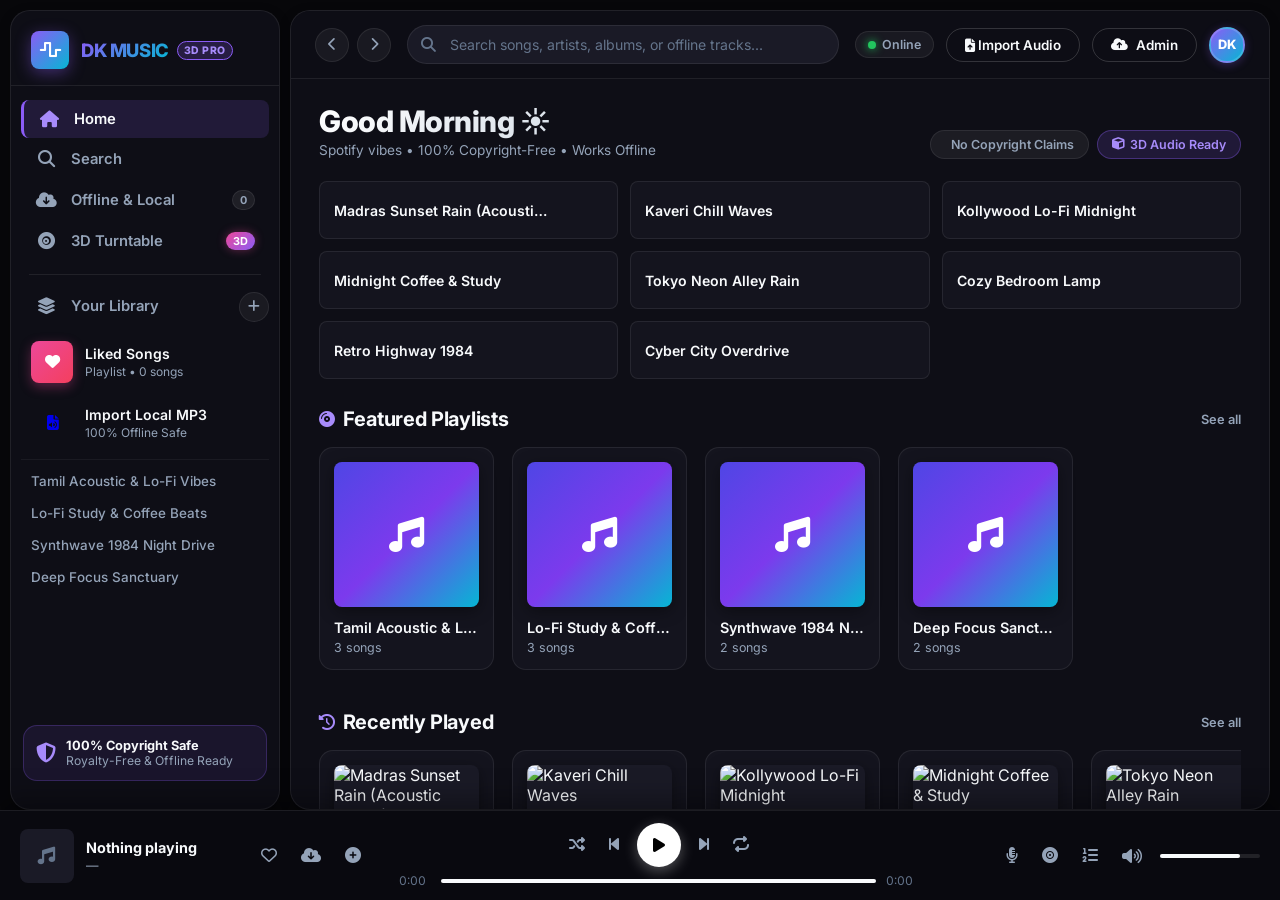
==== dk_music-main/index.html @ ab4b1190 "Initial commit" ====
<!DOCTYPE html>
<html lang="en">
<head>
    <meta charset="UTF-8">
    <meta name="viewport" content="width=device-width, initial-scale=1.0, maximum-scale=1.0, user-scalable=no, viewport-fit=cover">
    <title>DK Music — 3D Spotify & Offline Player</title>
    <meta name="description" content="DK Music — Spotify-grade music streaming with 3D Vinyl Turntable, 3D Visualizer, Full Offline Mode & 100% Copyright-Free Music.">
    <meta name="theme-color" content="#07070a">
    <link rel="manifest" href="manifest.json">
    <link rel="preconnect" href="https://fonts.googleapis.com">
    <link rel="preconnect" href="https://fonts.gstatic.com" crossorigin>
    <link href="https://fonts.googleapis.com/css2?family=Inter:wght@300;400;500;600;700;800;900&family=Outfit:wght@400;600;700;800&display=swap" rel="stylesheet">
    <link rel="stylesheet" href="https://cdnjs.cloudflare.com/ajax/libs/font-awesome/6.5.0/css/all.min.css">
    <link rel="stylesheet" href="style.css">
</head>
<body>
    <div class="app-layout">
        <!-- SIDEBAR (Desktop / Tablet) -->
        <aside class="sidebar" id="sidebar">
            <div class="sidebar-logo">
                <div class="logo-icon"><i class="fas fa-wave-square"></i></div>
                <div class="logo-text-wrap">
                    <span class="logo-text">DK MUSIC</span>
                    <span class="logo-badge">3D PRO</span>
                </div>
            </div>
            
            <nav class="sidebar-nav">
                <ul class="nav-list">
                    <li>
                        <a href="#" class="nav-item active" data-section="home">
                            <i class="fas fa-house nav-icon"></i><span>Home</span>
                        </a>
                    </li>
                    <li>
                        <a href="#" class="nav-item" data-section="search">
                            <i class="fas fa-magnifying-glass nav-icon"></i><span>Search</span>
                        </a>
                    </li>
                    <li>
                        <a href="#" class="nav-item" data-section="offline">
                            <i class="fas fa-cloud-arrow-down nav-icon"></i>
                            <div class="nav-label-badge-wrap">
                                <span>Offline & Local</span>
                                <span class="badge-mini" id="sidebarOfflineCount">0</span>
                            </div>
                        </a>
                    </li>
                    <li>
                        <a href="#" class="nav-item" data-section="visualizer3d">
                            <i class="fas fa-record-vinyl nav-icon"></i>
                            <div class="nav-label-badge-wrap">
                                <span>3D Turntable</span>
                                <span class="badge-mini badge-3d">3D</span>
                            </div>
                        </a>
                    </li>
                </ul>

                <div class="sidebar-divider"></div>

                <div class="library-header">
                    <a href="#" class="nav-item nav-item-lib" data-section="library">
                        <i class="fas fa-layer-group nav-icon"></i><span>Your Library</span>
                    </a>
                    <button class="btn-icon-sm" id="btnCreatePlaylist" title="Create New Playlist">
                        <i class="fas fa-plus"></i>
                    </button>
                </div>

                <div class="library-list">
                    <a href="#" class="lib-entry liked-entry" data-section="liked">
                        <div class="lib-icon liked-icon"><i class="fas fa-heart"></i></div>
                        <div class="lib-entry-info">
                            <span class="lib-entry-name">Liked Songs</span>
                            <span class="lib-entry-meta">Playlist &bull; <span id="likedCount">0</span> songs</span>
                        </div>
                    </a>
                    
                    <a href="#" class="lib-entry import-entry" id="btnSidebarImport">
                        <div class="lib-icon import-icon"><i class="fas fa-file-audio"></i></div>
                        <div class="lib-entry-info">
                            <span class="lib-entry-name">Import Local MP3</span>
                            <span class="lib-entry-meta">100% Offline Safe</span>
                        </div>
                    </a>

                    <!-- User Created Playlists in Sidebar -->
                    <div class="sidebar-playlists-container" id="sidebarPlaylistsList"></div>
                </div>

                <!-- Copyright-Free Safety Guarantee Box -->
                <div class="sidebar-copyright-badge">
                    <i class="fas fa-shield-halved"></i>
                    <div>
                        <strong>100% Copyright Safe</strong>
                        <p>Royalty-Free &amp; Offline Ready</p>
                    </div>
                </div>
            </nav>
        </aside>

        <!-- MAIN CONTENT AREA -->
        <main class="main-content" id="mainContent">
            <!-- TOPBAR -->
            <header class="topbar">
                <div class="topbar-nav">
                    <button class="topbar-btn" id="btnBack" title="Back"><i class="fas fa-chevron-left"></i></button>
                    <button class="topbar-btn" id="btnForward" title="Forward"><i class="fas fa-chevron-right"></i></button>
                </div>
                
                <div class="search-wrap" id="searchWrap">
                    <i class="fas fa-magnifying-glass search-icon"></i>
                    <input type="text" id="searchInput" class="search-input" placeholder="Search songs, artists, albums, or offline tracks...">
                </div>

                <div class="topbar-right">
                    <!-- Network Online/Offline Status Indicator -->
                    <div class="network-badge online" id="networkBadge" title="Network status">
                        <span class="network-dot"></span>
                        <span class="network-text" id="networkText">Online</span>
                    </div>

                    <!-- Quick Local Import Button -->
                    <button class="btn-outline import-top-btn" id="btnImportLocalTop" title="Import audio files from your device">
                        <i class="fas fa-file-arrow-up"></i>
                        <span class="desktop-only-text">Import Audio</span>
                    </button>

                    <a href="admin.html" class="btn-outline admin-btn desktop-only-text"><i class="fas fa-cloud-arrow-up"></i> Admin</a>
                    <div class="user-avatar" id="userAvatarBtn" title="DK Music Pro Account">DK</div>
                </div>
            </header>

            <!-- 1. HOME SECTION -->
            <section class="content-section active" id="section-home">
                <div class="greeting-row">
                    <div>
                        <h1 class="greeting-text" id="greetingText">Good Evening</h1>
                        <span class="greeting-sub">Spotify vibes &bull; 100% Copyright-Free &bull; Works Offline</span>
                    </div>
                    <div class="home-badge-row">
                        <span class="chip-badge"><i class="fas fa-shield-check"></i> No Copyright Claims</span>
                        <span class="chip-badge chip-accent"><i class="fas fa-cube"></i> 3D Audio Ready</span>
                    </div>
                </div>
                
                <div class="quick-picks" id="quickPicks"></div>

                <!-- Curated Copyright-Free Playlists Shelf -->
                <div class="section-header" id="homePlaylistsHeader">
                    <h2 class="section-title"><i class="fas fa-compact-disc header-icon"></i> Featured Playlists</h2>
                    <a href="#" class="see-all" id="seeAllPlaylists">See all</a>
                </div>
                <div class="scroll-row" id="homePlaylistsRow"></div>

                <!-- Recently Played -->
                <div class="section-header">
                    <h2 class="section-title"><i class="fas fa-clock-rotate-left header-icon"></i> Recently Played</h2>
                    <a href="#" class="see-all" id="seeAllRecent">See all</a>
                </div>
                <div class="scroll-row" id="recentRow"></div>

                <!-- Featured Albums -->
                <div class="section-header">
                    <h2 class="section-title"><i class="fas fa-record-vinyl header-icon"></i> Featured Albums</h2>
                    <a href="#" class="see-all" id="seeAllAlbums">See all</a>
                </div>
                <div class="scroll-row" id="albumsRow"></div>

                <!-- All Copyright-Free Tracks -->
                <div class="section-header">
                    <h2 class="section-title"><i class="fas fa-music header-icon"></i> All Tracks (100% Royalty Free)</h2>
                </div>
                <div class="song-grid" id="songGrid"></div>
            </section>

            <!-- 2. SEARCH SECTION -->
            <section class="content-section" id="section-search">
                <div class="search-header-area">
                    <h1 class="section-page-title">Search &amp; Explore</h1>
                    <!-- Genre & Category Chips -->
                    <div class="genre-chips-row" id="searchGenreChips">
                        <button class="genre-chip active" data-genre="all">All</button>
                        <button class="genre-chip" data-genre="Tamil Fusion">Tamil Fusion</button>
                        <button class="genre-chip" data-genre="Lo-Fi">Lo-Fi Study</button>
                        <button class="genre-chip" data-genre="Synthwave">Synthwave</button>
                        <button class="genre-chip" data-genre="Ambient">Ambient Focus</button>
                        <button class="genre-chip" data-genre="Phonk">Phonk Drift</button>
                        <button class="genre-chip" data-genre="local">Local Files</button>
                    </div>
                </div>
                <div class="song-grid" id="searchGrid">
                    <div class="empty-state">
                        <i class="fas fa-magnifying-glass"></i>
                        <p>Search by title, artist, genre, or album</p>
                        <span>All music is safe to play without copyright concerns</span>
                    </div>
                </div>
            </section>

            <!-- 3. OFFLINE & LOCAL MUSIC SECTION (NEW) -->
            <section class="content-section" id="section-offline">
                <div class="hero-banner offline-hero">
                    <div class="hero-icon offline-hero-icon"><i class="fas fa-cloud-arrow-down"></i></div>
                    <div class="hero-info">
                        <span class="hero-label"><i class="fas fa-signal-stream"></i> Pure Offline Engine</span>
                        <h1 class="hero-title">Offline &amp; Local Audio</h1>
                        <p class="hero-sub" id="offlineHeroSub">0 tracks available without internet</p>
                        <div class="offline-stats-row">
                            <span class="liked-stat-chip" id="offlineCountBadge"><i class="fas fa-check-circle"></i> 0 Downloaded</span>
                            <span class="liked-stat-chip" id="localCountBadge"><i class="fas fa-hard-drive"></i> 0 Local MP3s</span>
                        </div>
                    </div>
                </div>

                <div class="offline-actions-bar">
                    <button class="btn-play-big" id="btnPlayAllOffline" title="Play All Offline Tracks"><i class="fas fa-play"></i></button>
                    <button class="btn-secondary-action" id="btnImportLocalBanner">
                        <i class="fas fa-plus"></i> Import Local MP3s
                    </button>
                    <button class="btn-secondary-action" id="btnClearOfflineCache" title="Clear downloaded cache">
                        <i class="fas fa-trash-arrow-up"></i> Clear Cache
                    </button>
                </div>

                <div class="section-header" style="margin-top:20px;">
                    <h2 class="section-title"><i class="fas fa-download header-icon"></i> Downloaded &amp; Local Tracks</h2>
                </div>
                <div class="track-list" id="offlineTrackList">
                    <div class="empty-state">
                        <i class="fas fa-cloud-arrow-down"></i>
                        <p>No offline songs downloaded yet</p>
                        <span>Click the ⬇️ download button on any song to save it for offline listening!</span>
                    </div>
                </div>
            </section>

            <!-- 4. 3D TURNTABLE & AUDIO VISUALIZER SECTION (NEW) -->
            <section class="content-section" id="section-visualizer3d">
                <div class="v3d-header">
                    <div class="v3d-title-wrap">
                        <h1 class="section-page-title"><i class="fas fa-record-vinyl"></i> 3D Turntable &amp; Visualizer</h1>
                        <p class="v3d-sub">Interactive 3D Vinyl Player &bull; Real-time Web Audio Reactive Visualizer</p>
                    </div>
                    <div class="v3d-controls-row">
                        <div class="speed-toggle">
                            <button class="speed-btn active" id="btnRpm33">33 RPM</button>
                            <button class="speed-btn" id="btnRpm45">45 RPM</button>
                        </div>
                        <div class="vis-mode-toggle">
                            <button class="vis-mode-btn active" data-mode="rings" title="3D Holographic Rings"><i class="fas fa-circle-nodes"></i> Rings</button>
                            <button class="vis-mode-btn" data-mode="bars" title="3D Mirrored Frequency Bars"><i class="fas fa-chart-simple"></i> Bars</button>
                            <button class="vis-mode-btn" data-mode="cosmic" title="Cosmic Particle Vortex"><i class="fas fa-meteor"></i> Cosmic</button>
                        </div>
                    </div>
                </div>

                <div class="v3d-stage-container">
                    <!-- 3D VINYL TURNTABLE DECK -->
                    <div class="turntable-deck-3d" id="turntableDeck">
                        <div class="deck-surface">
                            <!-- Metallic Rim & Platter -->
                            <div class="platter-rim">
                                <div class="platter-surface">
                                    <!-- 3D Vinyl Disc -->
                                    <div class="vinyl-record" id="vinylRecord">
                                        <div class="vinyl-grooves"></div>
                                        <div class="vinyl-label">
                                            <img id="vinylCenterLabelImg" src="" alt="Album" class="vinyl-label-img" style="display:none;">
                                            <div id="vinylCenterPlaceholder" class="vinyl-label-placeholder">
                                                <i class="fas fa-music"></i>
                                            </div>
                                            <div class="vinyl-spindle"></div>
                                        </div>
                                    </div>
                                </div>
                            </div>

                            <!-- 3D Turntable Tonearm -->
                            <div class="tonearm-assembly" id="tonearmAssembly">
                                <div class="tonearm-base">
                                    <div class="weight-knob"></div>
                                </div>
                                <div class="tonearm-bar">
                                    <div class="cartridge-head">
                                        <div class="stylus-needle"></div>
                                    </div>
                                </div>
                            </div>

                            <!-- Turntable Power Switch / Pitch Slider -->
                            <div class="deck-controls">
                                <div class="deck-indicator" id="deckIndicator"></div>
                                <div class="deck-brand">DK-3000 PRO</div>
                            </div>
                        </div>
                    </div>

                    <!-- 3D AUDIO REACTIVE CANVAS -->
                    <div class="visualizer-canvas-card">
                        <div class="canvas-header">
                            <span class="canvas-tag"><i class="fas fa-bolt"></i> Real-time Audio Spectrum</span>
                            <span class="copyright-tag"><i class="fas fa-badge-check"></i> 100% Royalty Free</span>
                        </div>
                        <canvas id="visualizer3DCanvas" class="v3d-canvas"></canvas>
                        <div class="canvas-footer-info">
                            <div class="canvas-track-info">
                                <h3 id="v3dTitle">Select a track to start</h3>
                                <p id="v3dArtist">3D Audio Engine Ready</p>
                            </div>
                            <button class="btn-play-big" id="btnV3dPlay" title="Play / Pause"><i class="fas fa-play"></i></button>
                        </div>
                    </div>
                </div>
            </section>

            <!-- 5. LIKED SONGS SECTION -->
            <section class="content-section" id="section-liked">
                <div class="hero-banner liked-hero" id="likedHeroBanner">
                    <div class="hero-icon liked-hero-icon"><i class="fas fa-heart"></i></div>
                    <div class="hero-info">
                        <span class="hero-label"><i class="fas fa-sparkles"></i> Favorite Collection</span>
                        <h1 class="hero-title">Liked Songs</h1>
                        <p class="hero-sub" id="likedHeroSub">0 songs &bull; Saved to your favorites</p>
                        <div class="liked-stats-row">
                            <span class="liked-stat-chip" id="likedStatDuration"><i class="fas fa-clock"></i> 0 min</span>
                            <span class="liked-stat-chip" id="likedStatArtist"><i class="fas fa-music"></i> Top Artist: &mdash;</span>
                        </div>
                    </div>
                </div>

                <div class="liked-controls-toolbar">
                    <div class="liked-main-actions">
                        <button class="btn-play-big" id="btnPlayLiked" title="Play Liked Songs"><i class="fas fa-play"></i></button>
                        <button class="btn-icon shuffle-btn" id="btnShuffleLiked" title="Shuffle Liked Songs"><i class="fas fa-shuffle"></i></button>
                        <button class="btn-secondary-action" id="btnSaveLikedAsPl" title="Save liked songs as a new playlist"><i class="fas fa-folder-plus"></i> Save as Playlist</button>
                    </div>

                    <div class="liked-filter-tools">
                        <div class="liked-search-wrap">
                            <i class="fas fa-magnifying-glass"></i>
                            <input type="text" id="likedSearchInput" class="liked-search-input" placeholder="Search in liked tracks...">
                        </div>
                        <div class="liked-sort-wrap">
                            <select id="likedSortSelect" class="liked-sort-select">
                                <option value="recent">Recently Added</option>
                                <option value="title">Title (A-Z)</option>
                                <option value="artist">Artist (A-Z)</option>
                                <option value="duration">Duration</option>
                            </select>
                        </div>
                    </div>
                </div>

                <div class="track-list" id="likedList"></div>
            </section>

            <!-- 6. YOUR LIBRARY SECTION -->
            <section class="content-section" id="section-library">
                <div class="library-top-bar">
                    <h1 class="section-page-title">Your Library</h1>
                    <div class="lib-actions-row">
                        <button class="btn-outline" id="btnImportInLibrary"><i class="fas fa-file-arrow-up"></i> Import Local</button>
                        <button class="btn-primary" id="btnNewPlaylistLib"><i class="fas fa-plus"></i> New Playlist</button>
                    </div>
                </div>
                <div class="library-filter-row" id="libraryFilterRow">
                    <button class="filter-chip active" data-filter="all">All Items</button>
                    <button class="filter-chip" data-filter="playlists">Playlists</button>
                    <button class="filter-chip" data-filter="albums">Albums</button>
                    <button class="filter-chip" data-filter="local">Local Tracks</button>
                </div>
                <div class="library-grid" id="libraryGrid"></div>
            </section>

            <!-- 7. CREATE / EDIT PLAYLIST SECTION -->
            <section class="content-section" id="section-create">
                <div class="create-header-bar">
                    <h1 class="section-page-title" id="createPageTitle">Create New Playlist</h1>
                    <button class="btn-outline" id="btnCancelCreate">Back to Library</button>
                </div>
                <div class="create-container">
                    <div class="create-card">
                        <div class="create-cover-area" id="createCoverArea" title="Click to choose custom cover">
                            <i class="fas fa-image"></i>
                            <span id="createCoverText">Choose Cover Image</span>
                            <img id="createCoverPreview" class="cover-preview-img hidden" alt="Preview">
                            <input type="file" id="playlistCoverInput" accept="image/*" style="display:none">
                        </div>
                        <div class="create-form">
                            <div class="form-group">
                                <label for="playlistName">Playlist Name *</label>
                                <input type="text" id="playlistName" class="form-input" placeholder="e.g. Midnight Beats, Tamil Bangers">
                            </div>
                            <div class="form-group">
                                <label for="playlistDesc">Description</label>
                                <textarea id="playlistDesc" class="form-input form-textarea" placeholder="Give your playlist a vibe description..."></textarea>
                            </div>
                            <input type="hidden" id="activePlaylistId">
                            <button class="btn-primary create-btn" id="btnSavePlaylist">
                                <i class="fas fa-check"></i> <span id="btnSavePlaylistText">Save Playlist</span>
                            </button>
                        </div>
                    </div>
                    
                    <div class="song-picker">
                        <div class="song-picker-header">
                            <h2 class="section-title">Add Songs to Playlist</h2>
                            <span class="picker-count-badge" id="pickerCountBadge">Select songs below</span>
                        </div>
                        <div class="track-list" id="songPickerList"></div>
                    </div>
                </div>
            </section>

            <!-- 8. DEDICATED PLAYLIST DETAIL VIEW -->
            <section class="content-section" id="section-playlist">
                <div class="hero-banner playlist-hero" id="plHeroBanner">
                    <div class="pl-hero-cover-wrap" id="plHeroCoverWrap">
                        <img src="" alt="Playlist Cover" class="playlist-hero-img" id="plHeroImg">
                        <div class="pl-hero-icon-ph" id="plHeroIcon"><i class="fas fa-music"></i></div>
                    </div>
                    <div class="hero-info">
                        <span class="hero-label"><i class="fas fa-list-check"></i> Playlist</span>
                        <h1 class="hero-title" id="plHeroTitle">Playlist Name</h1>
                        <p class="hero-desc" id="plHeroDesc">Description</p>
                        <div class="hero-meta" id="plHeroMeta">
                            <span class="meta-creator"><i class="fas fa-circle-user"></i> DK User</span>
                            <span class="meta-dot">&bull;</span>
                            <span id="plTrackCount">0 tracks</span>
                            <span class="meta-dot">&bull;</span>
                            <span id="plDuration">0 min</span>
                        </div>
                    </div>
                </div>

                <div class="playlist-action-bar">
                    <button class="btn-play-big" id="btnPlayPlaylist" title="Play Playlist"><i class="fas fa-play"></i></button>
                    <button class="btn-icon shuffle-btn" id="btnShufflePlaylist" title="Shuffle Playlist"><i class="fas fa-shuffle"></i></button>
                    <button class="btn-secondary-action" id="btnDownloadPlaylist" title="Download all songs in this playlist"><i class="fas fa-download"></i> Download Playlist</button>
                    <button class="btn-secondary-action" id="btnAddSongsToPl"><i class="fas fa-plus"></i> Add Songs</button>
                    <button class="btn-secondary-action" id="btnEditPlaylist"><i class="fas fa-pen"></i> Edit</button>
                    <button class="btn-secondary-action btn-danger-action" id="btnDeletePlaylist" title="Delete Playlist"><i class="fas fa-trash-can"></i> Delete</button>
                </div>
                <div class="track-list" id="plTrackList"></div>
            </section>

            <!-- 9. ALBUM DETAIL VIEW -->
            <section class="content-section" id="section-album">
                <div class="hero-banner album-hero" id="albumHeroBanner">
                    <img src="" alt="Album Cover" class="album-hero-img" id="albumHeroImg">
                    <div class="hero-info">
                        <span class="hero-label"><i class="fas fa-compact-disc"></i> Album</span>
                        <h1 class="hero-title" id="albumHeroTitle">Album Name</h1>
                        <p class="hero-sub" id="albumHeroSub">Artist</p>
                    </div>
                </div>
                <div class="playlist-action-bar">
                    <button class="btn-play-big" id="btnPlayAlbum" title="Play Album"><i class="fas fa-play"></i></button>
                    <button class="btn-icon shuffle-btn" id="btnShuffleAlbum" title="Shuffle Album"><i class="fas fa-shuffle"></i></button>
                </div>
                <div class="track-list" id="albumTrackList"></div>
            </section>
        </main>
    </div>

    <!-- QUICK ADD TO PLAYLIST MODAL -->
    <div class="modal-backdrop hidden" id="addToPlaylistModal">
        <div class="modal-card">
            <div class="modal-header">
                <h3>Add to Playlist</h3>
                <button class="btn-icon-sm" id="btnCloseModal"><i class="fas fa-xmark"></i></button>
            </div>
            <div class="modal-body">
                <p class="modal-song-info" id="modalSongName">Select playlist to add song</p>
                <div class="modal-playlist-list" id="modalPlaylistList"></div>
                <button class="btn-primary modal-create-btn" id="btnModalCreatePl"><i class="fas fa-plus"></i> Create New Playlist</button>
            </div>
        </div>
    </div>

    <!-- QUEUE DRAWER (Spotify Feature) -->
    <div class="drawer-overlay hidden" id="queueDrawer">
        <div class="drawer-card">
            <div class="drawer-header">
                <div class="drawer-title-wrap">
                    <i class="fas fa-list-ol"></i>
                    <h3>Play Queue</h3>
                </div>
                <div class="drawer-actions">
                    <button class="btn-text-sm" id="btnClearQueue"><i class="fas fa-trash-can"></i> Clear</button>
                    <button class="btn-icon-sm" id="btnCloseQueue"><i class="fas fa-xmark"></i></button>
                </div>
            </div>
            <div class="drawer-body">
                <div class="queue-section-label">Now Playing</div>
                <div class="queue-current-item" id="queueNowPlaying"></div>

                <div class="queue-section-label" style="margin-top:16px;">Next In Queue</div>
                <div class="queue-list" id="queueList"></div>
            </div>
        </div>
    </div>

    <!-- SYNCED LYRICS DRAWER / KARAOKE MODAL (Spotify Feature) -->
    <div class="drawer-overlay hidden" id="lyricsDrawer">
        <div class="drawer-card lyrics-card">
            <div class="drawer-header">
                <div class="drawer-title-wrap">
                    <i class="fas fa-microphone-lines"></i>
                    <h3>Synced Lyrics (Karaoke)</h3>
                </div>
                <button class="btn-icon-sm" id="btnCloseLyrics"><i class="fas fa-xmark"></i></button>
            </div>
            <div class="lyrics-container" id="lyricsContainer">
                <div class="lyrics-empty">Select a track with lyrics to sing along</div>
            </div>
        </div>
    </div>

    <!-- MOBILE FULLSCREEN SLIDE-UP NOW PLAYING SHEET -->
    <div class="mobile-player-sheet" id="mobilePlayerSheet">
        <div class="mps-handle-bar" id="mpsHandleBar">
            <div class="mps-pill"></div>
        </div>
        
        <div class="mps-top-nav">
            <button class="btn-icon" id="btnCloseMobileSheet"><i class="fas fa-chevron-down"></i></button>
            <div class="mps-header-title">
                <span>PLAYING FROM PLAYLIST</span>
                <strong id="mpsPlaylistSource">All Tracks</strong>
            </div>
            <button class="btn-icon" id="btnMpsQueue"><i class="fas fa-list"></i></button>
        </div>

        <div class="mps-content">
            <!-- Vinyl / Cover View Toggle in Fullscreen -->
            <div class="mps-artwork-container" id="mpsArtworkContainer">
                <img src="" alt="" id="mpsCoverImg" class="mps-cover-img">
                <div class="mps-placeholder" id="mpsPlaceholder"><i class="fas fa-music"></i></div>
            </div>

            <div class="mps-info-row">
                <div class="mps-texts">
                    <h2 id="mpsTitle">Nothing playing</h2>
                    <p id="mpsArtist">&mdash;</p>
                </div>
                <button class="btn-icon like-btn" id="btnMpsLike">
                    <i class="far fa-heart"></i>
                </button>
            </div>

            <!-- Mobile Playback Bar -->
            <div class="playback-bar mps-playback-bar">
                <div class="progress-container" id="mpsProgressCont">
                    <div class="progress-fill" id="mpsProgressBar"></div>
                    <div class="progress-thumb" id="mpsProgressHandle"></div>
                </div>
                <div class="mps-times">
                    <span id="mpsCurrentTime">0:00</span>
                    <span id="mpsTotalTime">0:00</span>
                </div>
            </div>

            <!-- Mobile Controls -->
            <div class="mps-controls-row">
                <button class="btn-icon ctrl-btn" id="btnMpsShuffle"><i class="fas fa-shuffle"></i></button>
                <button class="btn-icon ctrl-btn-big" id="btnMpsPrev"><i class="fas fa-backward-step"></i></button>
                <button class="btn-play-pause-huge" id="btnMpsPlayPause"><i class="fas fa-play" id="mpsPlayIcon"></i></button>
                <button class="btn-icon ctrl-btn-big" id="btnMpsNext"><i class="fas fa-forward-step"></i></button>
                <button class="btn-icon ctrl-btn" id="btnMpsRepeat"><i class="fas fa-repeat"></i></button>
            </div>

            <!-- Mobile Bottom Tools (Lyrics, Offline, 3D) -->
            <div class="mps-tools-row">
                <button class="mps-tool-btn" id="btnMpsLyrics"><i class="fas fa-microphone"></i> <span>Lyrics</span></button>
                <button class="mps-tool-btn" id="btnMpsDownload"><i class="fas fa-download"></i> <span>Offline</span></button>
                <button class="mps-tool-btn" id="btnMps3D"><i class="fas fa-record-vinyl"></i> <span>3D Deck</span></button>
            </div>
        </div>
    </div>

    <!-- DOCKED MOBILE MINI-PLAYER (Floats above mobile bottom nav) -->
    <div class="mobile-mini-player" id="mobileMiniPlayer">
        <div class="mmp-progress" id="mmpProgressBar"></div>
        <div class="mmp-inner">
            <div class="mmp-left" id="mmpTapArea">
                <img src="" alt="" id="mmpCover" class="mmp-thumb hidden">
                <div class="mmp-thumb-placeholder" id="mmpPlaceholder"><i class="fas fa-music"></i></div>
                <div class="mmp-info">
                    <span class="mmp-title" id="mmpTitle">Nothing playing</span>
                    <span class="mmp-artist" id="mmpArtist">&mdash;</span>
                </div>
            </div>
            <div class="mmp-actions">
                <button class="btn-icon mmp-btn" id="btnMmpLike"><i class="far fa-heart"></i></button>
                <button class="btn-icon mmp-btn mmp-play-btn" id="btnMmpPlayPause"><i class="fas fa-play" id="mmpPlayIcon"></i></button>
            </div>
        </div>
    </div>

    <!-- SPOTIFY MOBILE BOTTOM NAVIGATION BAR -->
    <nav class="mobile-bottom-nav" id="mobileNav">
        <button class="mobile-nav-item active" data-section="home">
            <i class="fas fa-house"></i>
            <span>Home</span>
        </button>
        <button class="mobile-nav-item" data-section="search">
            <i class="fas fa-magnifying-glass"></i>
            <span>Search</span>
        </button>
        <button class="mobile-nav-item" data-section="library">
            <i class="fas fa-layer-group"></i>
            <span>Library</span>
        </button>
        <button class="mobile-nav-item" data-section="offline">
            <i class="fas fa-cloud-arrow-down"></i>
            <span>Offline</span>
        </button>
        <button class="mobile-nav-item" data-section="visualizer3d">
            <i class="fas fa-record-vinyl"></i>
            <span>3D Player</span>
        </button>
    </nav>

    <!-- DESKTOP / TABLET NOW PLAYING PLAYER BAR -->
    <footer class="player-bar" id="playerBar">
        <div class="now-playing">
            <div class="np-cover-wrap" id="npCoverWrap">
                <img src="" alt="Cover" id="npCover" class="np-cover hidden">
                <div class="np-cover-placeholder" id="npCoverPlaceholder"><i class="fas fa-music"></i></div>
            </div>
            <div class="np-info">
                <h4 id="npTitle">Nothing playing</h4>
                <p id="npArtist">&mdash;</p>
            </div>
            <button class="btn-icon like-btn" id="btnLikeNowPlaying" title="Like this song">
                <i class="far fa-heart"></i>
            </button>
            <button class="btn-icon download-btn" id="btnDownloadNowPlaying" title="Download for Offline Play">
                <i class="fas fa-cloud-arrow-down"></i>
            </button>
            <button class="btn-icon add-pl-np-btn" id="btnAddNowPlayingToPl" title="Add to Playlist">
                <i class="fas fa-circle-plus"></i>
            </button>
        </div>

        <div class="player-controls">
            <div class="control-buttons">
                <button class="btn-icon ctrl-btn" id="btnShuffle" title="Shuffle"><i class="fas fa-shuffle"></i></button>
                <button class="btn-icon ctrl-btn" id="btnPrev" title="Previous"><i class="fas fa-backward-step"></i></button>
                <button class="btn-play-pause" id="btnPlayPause" title="Play/Pause"><i class="fas fa-play" id="playIcon"></i></button>
                <button class="btn-icon ctrl-btn" id="btnNext" title="Next"><i class="fas fa-forward-step"></i></button>
                <button class="btn-icon ctrl-btn" id="btnRepeat" title="Repeat"><i class="fas fa-repeat"></i></button>
            </div>
            <div class="playback-bar">
                <span id="currentTime" class="time-label">0:00</span>
                <div class="progress-container" id="progressContainer">
                    <div class="progress-fill" id="progressBar"></div>
                    <div class="progress-thumb" id="progressHandle"></div>
                </div>
                <span id="totalTime" class="time-label">0:00</span>
            </div>
        </div>

        <div class="player-extras">
            <button class="btn-icon ctrl-btn" id="btnToggleLyrics" title="Synced Lyrics"><i class="fas fa-microphone-lines"></i></button>
            <button class="btn-icon ctrl-btn" id="btnQuick3D" title="3D Turntable"><i class="fas fa-record-vinyl"></i></button>
            <button class="btn-icon ctrl-btn" id="btnQueue" title="Queue / Playlist"><i class="fas fa-list-ol"></i></button>
            <i class="fas fa-volume-high ctrl-btn btn-icon" id="muteIcon" style="cursor:pointer;" title="Mute/Unmute"></i>
            <div class="volume-container" id="volumeContainer" title="Volume">
                <div class="volume-fill" id="volumeBar" style="width:80%;"></div>
                <div class="volume-thumb" id="volumeHandle" style="left:80%;"></div>
            </div>
        </div>
    </footer>

    <!-- Hidden audio element & hidden file inputs -->
    <audio id="audioPlayer" crossorigin="anonymous"></audio>
    <input type="file" id="localAudioFileInput" accept="audio/*,.mp3,.wav,.ogg,.m4a,.flac" multiple style="display:none">
    <div class="toast" id="toast"></div>

    <!-- Scripts -->
    <script src="https://unpkg.com/@supabase/supabase-js@2"></script>
    <script src="supabase-client.js"></script>
    <script src="music-data.js"></script>
    <script src="offline-db.js"></script>
    <script src="audio-visualizer-3d.js"></script>
    <script src="app.js"></script>
</body>
</html>
---- dk_music-main/style.css ----
/* ============================================================
   DK MUSIC — ULTRA-MODERN DARK THEME DESIGN SYSTEM (PRODUCTION)
   ============================================================ */

:root {
  --bg-base: #07070a;
  --bg-surface: #0e0e16;
  --bg-card: rgba(22, 22, 32, 0.85);
  --bg-card-hover: rgba(32, 32, 46, 0.95);
  --bg-elevated: #1a1a26;
  --bg-hover: rgba(255, 255, 255, 0.07);
  --bg-glass: rgba(14, 14, 22, 0.75);
  
  --accent: #8b5cf6;
  --accent-light: #a78bfa;
  --accent-cyan: #06b6d4;
  --accent-grad: linear-gradient(135deg, #8b5cf6 0%, #06b6d4 100%);
  --accent-grad-warm: linear-gradient(135deg, #ec4899 0%, #f43f5e 100%);
  --accent-grad-pl: linear-gradient(135deg, #4f46e5 0%, #7c3aed 50%, #06b6d4 100%);
  --accent-liked: #ec4899;
  
  --text-primary: #f8fafc;
  --text-secondary: #94a3b8;
  --text-muted: #64748b;
  
  --border: rgba(255, 255, 255, 0.08);
  --border-strong: rgba(255, 255, 255, 0.16);
  --border-glow: rgba(139, 92, 246, 0.35);
  
  --radius-xs: 4px;
  --radius-sm: 8px;
  --radius-md: 14px;
  --radius-lg: 20px;
  --radius-xl: 28px;
  --radius-full: 9999px;
  
  --sidebar-w: 270px;
  --player-h: 90px;
  --transition-fast: 0.15s cubic-bezier(0.4, 0, 0.2, 1);
  --transition: 0.25s cubic-bezier(0.4, 0, 0.2, 1);
  --shadow-sm: 0 4px 12px rgba(0, 0, 0, 0.3);
  --shadow-lg: 0 16px 36px rgba(0, 0, 0, 0.55);
  --shadow-glow: 0 0 24px rgba(139, 92, 246, 0.3);
}

/* ===== RESET & BASE ===== */
*, *::before, *::after {
  margin: 0;
  padding: 0;
  box-sizing: border-box;
}

body {
  font-family: 'Inter', -apple-system, BlinkMacSystemFont, 'Segoe UI', Roboto, sans-serif;
  background: var(--bg-base);
  color: var(--text-primary);
  height: 100dvh;
  display: flex;
  flex-direction: column;
  overflow: hidden;
  -webkit-font-smoothing: antialiased;
  -moz-osx-font-smoothing: grayscale;
}

/* Custom Scrollbars */
::-webkit-scrollbar {
  width: 6px;
  height: 6px;
}
::-webkit-scrollbar-track {
  background: transparent;
}
::-webkit-scrollbar-thumb {
  background: rgba(255, 255, 255, 0.12);
  border-radius: var(--radius-full);
}
::-webkit-scrollbar-thumb:hover {
  background: rgba(255, 255, 255, 0.25);
}

/* ===== APP LAYOUT ===== */
.app-layout {
  display: flex;
  flex: 1;
  overflow: hidden;
  min-height: 0;
  gap: 10px;
  padding: 10px 10px 0 10px;
}

/* ===== SIDEBAR ===== */
.sidebar {
  width: var(--sidebar-w);
  flex-shrink: 0;
  background: var(--bg-surface);
  border-radius: var(--radius-lg);
  display: flex;
  flex-direction: column;
  overflow: hidden;
  border: 1px solid var(--border);
  box-shadow: var(--shadow-sm);
}

.sidebar-logo {
  display: flex;
  align-items: center;
  gap: 12px;
  padding: 20px 20px 16px;
  border-bottom: 1px solid var(--border);
}

.logo-icon {
  width: 38px;
  height: 38px;
  background: var(--accent-grad);
  border-radius: var(--radius-sm);
  display: flex;
  align-items: center;
  justify-content: center;
  font-size: 1.05rem;
  color: #fff;
  flex-shrink: 0;
  box-shadow: 0 4px 16px rgba(139, 92, 246, 0.4);
}

.logo-text-wrap {
  display: flex;
  align-items: center;
  gap: 8px;
}

.logo-text {
  font-size: 1.15rem;
  font-weight: 800;
  background: var(--accent-grad);
  -webkit-background-clip: text;
  background-clip: text;
  -webkit-text-fill-color: transparent;
  letter-spacing: -0.4px;
}

.logo-badge {
  font-size: 0.65rem;
  font-weight: 800;
  background: rgba(139, 92, 246, 0.2);
  border: 1px solid var(--accent);
  color: var(--accent-light);
  padding: 2px 6px;
  border-radius: var(--radius-full);
  letter-spacing: 0.5px;
}

.sidebar-nav {
  flex: 1;
  overflow-y: auto;
  padding: 14px 0;
  display: flex;
  flex-direction: column;
}

.nav-list {
  list-style: none;
  padding: 0 10px;
}

.nav-item {
  display: flex;
  align-items: center;
  gap: 14px;
  padding: 10px 14px;
  border-radius: var(--radius-sm);
  color: var(--text-secondary);
  text-decoration: none;
  font-size: 0.925rem;
  font-weight: 600;
  transition: all var(--transition-fast);
  margin-bottom: 2px;
}
.nav-item:hover {
  background: var(--bg-hover);
  color: var(--text-primary);
  transform: translateX(2px);
}
.nav-item.active {
  color: var(--text-primary);
  background: rgba(139, 92, 246, 0.15);
  border-left: 3px solid var(--accent);
}
.nav-item.active .nav-icon {
  color: var(--accent-light);
}

.nav-icon {
  font-size: 1.05rem;
  width: 22px;
  text-align: center;
  flex-shrink: 0;
}

.sidebar-divider {
  height: 1px;
  background: var(--border);
  margin: 12px 18px;
}

.library-header {
  display: flex;
  align-items: center;
  justify-content: space-between;
  padding: 0 10px;
}

.nav-item-lib {
  flex: 1;
}

.btn-icon-sm {
  width: 30px;
  height: 30px;
  border-radius: 50%;
  background: rgba(255, 255, 255, 0.05);
  border: 1px solid var(--border);
  color: var(--text-secondary);
  display: flex;
  align-items: center;
  justify-content: center;
  cursor: pointer;
  font-size: 0.85rem;
  transition: all var(--transition-fast);
}
.btn-icon-sm:hover {
  background: var(--accent);
  color: #fff;
  border-color: var(--accent);
  transform: scale(1.1);
  box-shadow: 0 0 12px rgba(139, 92, 246, 0.4);
}

.library-list {
  padding: 6px 10px;
  display: flex;
  flex-direction: column;
  gap: 3px;
}

.lib-entry {
  display: flex;
  align-items: center;
  gap: 12px;
  padding: 8px 10px;
  border-radius: var(--radius-sm);
  text-decoration: none;
  transition: all var(--transition-fast);
  cursor: pointer;
}
.lib-entry:hover {
  background: var(--bg-hover);
}
.lib-entry.active {
  background: rgba(139, 92, 246, 0.15);
  border-left: 3px solid var(--accent);
}

.lib-icon {
  width: 42px;
  height: 42px;
  border-radius: var(--radius-sm);
  display: flex;
  align-items: center;
  justify-content: center;
  font-size: 0.95rem;
  flex-shrink: 0;
}

.liked-icon {
  background: var(--accent-grad-warm);
  color: #fff;
  box-shadow: 0 4px 12px rgba(236, 72, 153, 0.35);
}

.create-icon {
  background: var(--bg-elevated);
  color: var(--accent-cyan);
  border: 1px dashed var(--border-strong);
}

.lib-entry-info {
  display: flex;
  flex-direction: column;
  gap: 2px;
  min-width: 0;
}

.lib-entry-name {
  font-size: 0.875rem;
  font-weight: 600;
  color: var(--text-primary);
  white-space: nowrap;
  overflow: hidden;
  text-overflow: ellipsis;
}

.lib-entry-meta {
  font-size: 0.75rem;
  color: var(--text-secondary);
}

/* User Playlists List in Sidebar */
.sidebar-playlists-container {
  margin-top: 4px;
  display: flex;
  flex-direction: column;
  gap: 2px;
  border-top: 1px solid rgba(255, 255, 255, 0.05);
  padding-top: 6px;
}

.sidebar-pl-item {
  display: flex;
  align-items: center;
  gap: 10px;
  padding: 7px 10px;
  border-radius: var(--radius-sm);
  color: var(--text-secondary);
  font-size: 0.84rem;
  font-weight: 500;
  cursor: pointer;
  transition: all var(--transition-fast);
}
.sidebar-pl-item:hover {
  background: var(--bg-hover);
  color: var(--text-primary);
}
.sidebar-pl-item.active {
  background: rgba(139, 92, 246, 0.15);
  color: var(--text-primary);
  font-weight: 600;
  border-left: 3px solid var(--accent);
}
.sidebar-pl-thumb {
  width: 32px;
  height: 32px;
  border-radius: var(--radius-xs);
  object-fit: cover;
  background: var(--bg-elevated);
  flex-shrink: 0;
}
.sidebar-pl-icon {
  width: 32px;
  height: 32px;
  border-radius: var(--radius-xs);
  background: var(--bg-elevated);
  display: flex;
  align-items: center;
  justify-content: center;
  color: var(--accent-light);
  font-size: 0.8rem;
  flex-shrink: 0;
}
.sidebar-pl-text {
  white-space: nowrap;
  overflow: hidden;
  text-overflow: ellipsis;
  flex: 1;
}

/* ===== MAIN CONTENT ===== */
.main-content {
  flex: 1;
  background: var(--bg-surface);
  border-radius: var(--radius-lg);
  display: flex;
  flex-direction: column;
  overflow: hidden;
  border: 1px solid var(--border);
  min-width: 0;
  box-shadow: var(--shadow-sm);
  position: relative;
}

/* Top Bar */
.topbar {
  display: flex;
  align-items: center;
  gap: 16px;
  padding: 14px 24px;
  border-bottom: 1px solid var(--border);
  background: var(--bg-glass);
  backdrop-filter: blur(20px);
  -webkit-backdrop-filter: blur(20px);
  z-index: 10;
  flex-shrink: 0;
}

.topbar-nav {
  display: flex;
  gap: 8px;
}

.topbar-btn {
  width: 34px;
  height: 34px;
  border-radius: 50%;
  background: rgba(255, 255, 255, 0.05);
  border: 1px solid var(--border);
  color: var(--text-secondary);
  display: flex;
  align-items: center;
  justify-content: center;
  cursor: pointer;
  font-size: 0.85rem;
  transition: all var(--transition-fast);
}
.topbar-btn:hover {
  background: var(--bg-hover);
  color: var(--text-primary);
  border-color: var(--border-strong);
}

.search-wrap {
  flex: 1;
  max-width: 520px;
  position: relative;
  display: flex;
  align-items: center;
}

.search-icon {
  position: absolute;
  left: 14px;
  color: var(--text-muted);
  font-size: 0.95rem;
  pointer-events: none;
}

.search-input {
  width: 100%;
  background: var(--bg-elevated);
  border: 1px solid var(--border);
  border-radius: var(--radius-full);
  padding: 10px 16px 10px 42px;
  color: var(--text-primary);
  font-size: 0.88rem;
  outline: none;
  font-family: inherit;
  transition: all var(--transition);
}
.search-input:focus {
  border-color: var(--accent);
  background: #1f1f2e;
  box-shadow: 0 0 0 3px rgba(139, 92, 246, 0.2);
}
.search-input::placeholder {
  color: var(--text-muted);
}

.topbar-right {
  display: flex;
  align-items: center;
  gap: 12px;
  margin-left: auto;
}

.admin-btn {
  padding: 8px 16px;
  font-size: 0.82rem;
  font-weight: 600;
  display: flex;
  align-items: center;
  gap: 8px;
  text-decoration: none;
}

.user-avatar {
  width: 36px;
  height: 36px;
  border-radius: 50%;
  background: var(--accent-grad);
  display: flex;
  align-items: center;
  justify-content: center;
  font-size: 0.8rem;
  font-weight: 800;
  color: #fff;
  cursor: pointer;
  border: 2px solid rgba(255, 255, 255, 0.15);
  box-shadow: 0 2px 10px rgba(139, 92, 246, 0.3);
}

/* ===== CONTENT SECTIONS ===== */
.content-section {
  display: none;
  flex: 1;
  overflow-y: auto;
  padding: 24px 28px 40px;
}
.content-section.active {
  display: block;
  animation: fadeIn 0.25s ease-out;
}

@keyframes fadeIn {
  from { opacity: 0; transform: translateY(6px); }
  to { opacity: 1; transform: translateY(0); }
}

.greeting-row {
  margin-bottom: 22px;
}
.greeting-text {
  font-size: 1.85rem;
  font-weight: 800;
  letter-spacing: -0.5px;
  background: linear-gradient(135deg, #ffffff 0%, #cbd5e1 100%);
  -webkit-background-clip: text;
  background-clip: text;
  -webkit-text-fill-color: transparent;
}
.greeting-sub {
  font-size: 0.85rem;
  color: var(--text-secondary);
}

.section-page-title {
  font-size: 1.85rem;
  font-weight: 800;
  letter-spacing: -0.5px;
  margin-bottom: 24px;
}

.section-header {
  display: flex;
  align-items: center;
  justify-content: space-between;
  margin: 28px 0 16px;
}
.section-title {
  font-size: 1.25rem;
  font-weight: 700;
  letter-spacing: -0.3px;
  display: flex;
  align-items: center;
  gap: 8px;
}
.header-icon {
  color: var(--accent-light);
  font-size: 1rem;
}
.see-all {
  font-size: 0.8rem;
  font-weight: 600;
  color: var(--text-secondary);
  text-decoration: none;
  transition: color var(--transition-fast);
}
.see-all:hover {
  color: var(--accent-light);
  text-decoration: underline;
}

/* ===== QUICK PICKS (HOME) ===== */
.quick-picks {
  display: grid;
  grid-template-columns: repeat(auto-fill, minmax(260px, 1fr));
  gap: 12px;
  margin-bottom: 12px;
}

.quick-card {
  display: flex;
  align-items: center;
  background: var(--bg-card);
  border: 1px solid var(--border);
  border-radius: var(--radius-sm);
  overflow: hidden;
  cursor: pointer;
  transition: all var(--transition-fast);
  position: relative;
  height: 58px;
}
.quick-card:hover {
  background: var(--bg-card-hover);
  border-color: var(--border-strong);
  transform: translateY(-2px);
  box-shadow: var(--shadow-sm);
}
.quick-card-img {
  width: 58px;
  height: 58px;
  object-fit: cover;
  flex-shrink: 0;
  background: var(--bg-elevated);
}
.quick-card-title {
  font-size: 0.88rem;
  font-weight: 600;
  padding: 0 14px;
  white-space: nowrap;
  overflow: hidden;
  text-overflow: ellipsis;
  flex: 1;
}
.quick-play {
  width: 40px;
  height: 40px;
  background: var(--accent);
  border-radius: 50%;
  border: none;
  color: #fff;
  display: flex;
  align-items: center;
  justify-content: center;
  margin-right: 12px;
  opacity: 0;
  transform: scale(0.8);
  transition: all var(--transition);
  cursor: pointer;
  box-shadow: 0 4px 14px rgba(139, 92, 246, 0.5);
}
.quick-card:hover .quick-play {
  opacity: 1;
  transform: scale(1);
}

/* ===== SCROLL ROWS & CARDS ===== */
.scroll-row {
  display: flex;
  gap: 18px;
  overflow-x: auto;
  padding-bottom: 12px;
  scrollbar-width: none;
}
.scroll-row::-webkit-scrollbar { display: none; }

.album-card, .song-card, .playlist-card {
  background: var(--bg-card);
  border: 1px solid var(--border);
  border-radius: var(--radius-md);
  padding: 14px;
  cursor: pointer;
  transition: all var(--transition);
  position: relative;
  flex-shrink: 0;
  display: flex;
  flex-direction: column;
}
.album-card, .playlist-card {
  width: 175px;
}
.album-card:hover, .song-card:hover, .playlist-card:hover {
  background: var(--bg-card-hover);
  border-color: var(--border-glow);
  transform: translateY(-4px);
  box-shadow: var(--shadow-lg);
}

.card-cover-wrapper, .song-cover-wrapper, .playlist-cover-wrapper {
  position: relative;
  width: 100%;
  aspect-ratio: 1;
  border-radius: var(--radius-sm);
  overflow: hidden;
  margin-bottom: 12px;
  background: var(--bg-elevated);
  box-shadow: 0 4px 16px rgba(0, 0, 0, 0.4);
}

.card-cover, .song-cover, .playlist-cover {
  width: 100%;
  height: 100%;
  object-fit: cover;
  display: block;
}

.playlist-cover-placeholder {
  width: 100%;
  height: 100%;
  background: var(--accent-grad-pl);
  display: flex;
  align-items: center;
  justify-content: center;
  font-size: 2.2rem;
  color: #fff;
}

.play-overlay {
  position: absolute;
  bottom: 8px;
  right: 8px;
  width: 44px;
  height: 44px;
  background: var(--accent);
  border-radius: 50%;
  display: flex;
  align-items: center;
  justify-content: center;
  color: #fff;
  opacity: 0;
  transform: translateY(8px);
  transition: all var(--transition);
  box-shadow: 0 6px 18px rgba(139, 92, 246, 0.6);
  font-size: 0.95rem;
  border: none;
}
.card-cover-wrapper:hover .play-overlay,
.song-cover-wrapper:hover .play-overlay,
.playlist-cover-wrapper:hover .play-overlay,
.album-card:hover .play-overlay,
.song-card:hover .play-overlay,
.playlist-card:hover .play-overlay {
  opacity: 1;
  transform: translateY(0);
}

.song-like-btn {
  position: absolute;
  top: 8px;
  right: 8px;
  width: 30px;
  height: 30px;
  border-radius: 50%;
  background: rgba(0, 0, 0, 0.65);
  backdrop-filter: blur(8px);
  border: 1px solid rgba(255, 255, 255, 0.1);
  color: var(--text-secondary);
  display: flex;
  align-items: center;
  justify-content: center;
  font-size: 0.8rem;
  cursor: pointer;
  opacity: 0;
  transition: all var(--transition-fast);
  z-index: 2;
}
.song-cover-wrapper:hover .song-like-btn {
  opacity: 1;
}
.song-like-btn.liked {
  opacity: 1;
  color: var(--accent-liked);
}
.song-like-btn:hover {
  transform: scale(1.15);
  background: rgba(0, 0, 0, 0.85);
}

.card-title, .song-info h3, .playlist-card-title {
  font-size: 0.9rem;
  font-weight: 600;
  margin-bottom: 4px;
  white-space: nowrap;
  overflow: hidden;
  text-overflow: ellipsis;
  color: var(--text-primary);
}

.card-sub, .song-info p, .playlist-card-sub {
  font-size: 0.78rem;
  color: var(--text-secondary);
  white-space: nowrap;
  overflow: hidden;
  text-overflow: ellipsis;
}

/* Song Grid */
.song-grid {
  display: grid;
  grid-template-columns: repeat(auto-fill, minmax(175px, 1fr));
  gap: 18px;
  margin-bottom: 24px;
}

/* ===== HERO BANNERS (PLAYLIST, LIKED, ALBUM) ===== */
.hero-banner {
  display: flex;
  align-items: flex-end;
  gap: 26px;
  padding: 32px 32px 28px;
  border-radius: var(--radius-lg);
  margin-bottom: 24px;
  position: relative;
  overflow: hidden;
  border: 1px solid var(--border);
  box-shadow: var(--shadow-lg);
}

.liked-hero {
  background: linear-gradient(135deg, rgba(79, 43, 130, 0.95) 0%, rgba(236, 72, 153, 0.8) 100%);
  position: relative;
  overflow: hidden;
}
.liked-hero::after {
  content: '';
  position: absolute;
  top: -50%;
  left: -50%;
  width: 200%;
  height: 200%;
  background: radial-gradient(circle, rgba(236, 72, 153, 0.2) 0%, transparent 60%);
  pointer-events: none;
  animation: glowShift 8s infinite alternate ease-in-out;
}
@keyframes glowShift {
  0% { transform: translate(0, 0); }
  100% { transform: translate(10%, 10%); }
}

.liked-hero-icon {
  animation: heartFloat 3s ease-in-out infinite alternate;
  cursor: pointer;
  transition: transform var(--transition);
}
.liked-hero-icon:hover {
  transform: scale(1.08);
}
@keyframes heartFloat {
  0% { transform: translateY(0); }
  100% { transform: translateY(-6px); }
}

.liked-stats-row {
  display: flex;
  align-items: center;
  gap: 10px;
  margin-top: 10px;
  flex-wrap: wrap;
}

.liked-stat-chip {
  font-size: 0.82rem;
  font-weight: 600;
  color: rgba(255, 255, 255, 0.9);
  background: rgba(0, 0, 0, 0.25);
  backdrop-filter: blur(10px);
  border: 1px solid rgba(255, 255, 255, 0.15);
  padding: 5px 12px;
  border-radius: var(--radius-full);
  display: inline-flex;
  align-items: center;
  gap: 6px;
}

/* Liked Controls Toolbar */
.liked-controls-toolbar {
  display: flex;
  align-items: center;
  justify-content: space-between;
  margin-bottom: 24px;
  gap: 16px;
  flex-wrap: wrap;
}

.liked-main-actions {
  display: flex;
  align-items: center;
  gap: 16px;
}

.liked-filter-tools {
  display: flex;
  align-items: center;
  gap: 12px;
  margin-left: auto;
}

.liked-search-wrap {
  position: relative;
  display: flex;
  align-items: center;
  width: 220px;
}
.liked-search-wrap i {
  position: absolute;
  left: 12px;
  color: var(--text-muted);
  font-size: 0.82rem;
  pointer-events: none;
}
.liked-search-input {
  width: 100%;
  background: var(--bg-card);
  border: 1px solid var(--border-strong);
  border-radius: var(--radius-full);
  padding: 8px 14px 8px 34px;
  color: var(--text-primary);
  font-size: 0.82rem;
  outline: none;
  font-family: inherit;
  transition: all var(--transition-fast);
}
.liked-search-input:focus {
  border-color: var(--accent-liked);
  box-shadow: 0 0 0 3px rgba(236, 72, 153, 0.2);
  width: 260px;
}

.liked-sort-select {
  background: var(--bg-card);
  border: 1px solid var(--border-strong);
  border-radius: var(--radius-full);
  padding: 8px 16px;
  color: var(--text-secondary);
  font-size: 0.82rem;
  font-weight: 600;
  outline: none;
  cursor: pointer;
  font-family: inherit;
  transition: all var(--transition-fast);
}
.liked-sort-select:hover, .liked-sort-select:focus {
  border-color: var(--text-primary);
  color: var(--text-primary);
}
.liked-sort-select option {
  background: var(--bg-surface);
  color: var(--text-primary);
}


.playlist-hero {
  background: linear-gradient(135deg, rgba(30, 27, 75, 0.9) 0%, rgba(124, 58, 237, 0.6) 60%, rgba(6, 182, 212, 0.45) 100%);
}

.album-hero {
  background: linear-gradient(135deg, rgba(15, 23, 42, 0.95) 0%, rgba(51, 65, 85, 0.7) 100%);
}

.hero-icon {
  width: 170px;
  height: 170px;
  border-radius: var(--radius-md);
  background: var(--accent-grad-warm);
  display: flex;
  align-items: center;
  justify-content: center;
  font-size: 4.5rem;
  color: #fff;
  flex-shrink: 0;
  box-shadow: 0 12px 36px rgba(0, 0, 0, 0.5);
}

.pl-hero-cover-wrap {
  width: 170px;
  height: 170px;
  border-radius: var(--radius-md);
  overflow: hidden;
  background: var(--accent-grad-pl);
  flex-shrink: 0;
  box-shadow: 0 12px 36px rgba(0, 0, 0, 0.5);
  position: relative;
}

.playlist-hero-img, .album-hero-img {
  width: 100%;
  height: 100%;
  object-fit: cover;
  display: block;
}

.pl-hero-icon-ph {
  width: 100%;
  height: 100%;
  display: flex;
  align-items: center;
  justify-content: center;
  font-size: 4rem;
  color: #fff;
}

.hero-info {
  display: flex;
  flex-direction: column;
  gap: 6px;
  min-width: 0;
}

.hero-label {
  font-size: 0.75rem;
  font-weight: 700;
  text-transform: uppercase;
  letter-spacing: 1px;
  color: rgba(255, 255, 255, 0.85);
  display: flex;
  align-items: center;
  gap: 6px;
}

.hero-title {
  font-size: 2.5rem;
  font-weight: 900;
  letter-spacing: -1px;
  color: #fff;
  line-height: 1.1;
  word-break: break-word;
}

.hero-sub, .hero-desc {
  font-size: 0.95rem;
  color: rgba(255, 255, 255, 0.8);
  margin-top: 4px;
}

.hero-meta {
  display: flex;
  align-items: center;
  gap: 8px;
  font-size: 0.85rem;
  color: rgba(255, 255, 255, 0.75);
  margin-top: 6px;
}
.meta-creator {
  font-weight: 700;
  color: #fff;
}
.meta-dot {
  opacity: 0.6;
}

/* Playlist Action Bar */
.playlist-action-bar {
  display: flex;
  align-items: center;
  gap: 16px;
  margin-bottom: 24px;
  flex-wrap: wrap;
}

.btn-play-big {
  width: 56px;
  height: 56px;
  background: var(--accent);
  border-radius: 50%;
  border: none;
  color: #fff;
  font-size: 1.25rem;
  display: flex;
  align-items: center;
  justify-content: center;
  cursor: pointer;
  transition: all var(--transition);
  box-shadow: 0 6px 22px rgba(139, 92, 246, 0.6);
}
.btn-play-big:hover {
  transform: scale(1.08);
  background: #9d71fa;
}

.shuffle-btn {
  font-size: 1.3rem;
  color: var(--text-secondary);
}
.shuffle-btn:hover {
  color: var(--accent-cyan);
}

.btn-secondary-action {
  padding: 9px 18px;
  border-radius: var(--radius-full);
  background: var(--bg-card);
  border: 1px solid var(--border-strong);
  color: var(--text-primary);
  font-size: 0.84rem;
  font-weight: 600;
  display: flex;
  align-items: center;
  gap: 8px;
  cursor: pointer;
  font-family: inherit;
  transition: all var(--transition-fast);
}
.btn-secondary-action:hover {
  background: var(--bg-hover);
  border-color: var(--text-primary);
  transform: translateY(-1px);
}

.btn-danger-action:hover {
  background: rgba(239, 68, 68, 0.15);
  border-color: #ef4444;
  color: #f87171;
}

/* ===== TRACK LIST & ROWS ===== */
.track-list {
  display: flex;
  flex-direction: column;
  gap: 4px;
}

.track-row {
  display: flex;
  align-items: center;
  gap: 16px;
  padding: 10px 16px;
  border-radius: var(--radius-sm);
  transition: all var(--transition-fast);
  border: 1px solid transparent;
}
.track-row:hover {
  background: var(--bg-card-hover);
  border-color: var(--border);
}
.track-row.playing {
  background: rgba(139, 92, 246, 0.12);
  border-color: rgba(139, 92, 246, 0.3);
}

.track-num-wrap {
  width: 24px;
  text-align: center;
  font-size: 0.85rem;
  color: var(--text-muted);
  font-variant-numeric: tabular-nums;
  position: relative;
  flex-shrink: 0;
}
.track-play-icon {
  display: none;
  color: var(--accent-light);
  cursor: pointer;
}
.track-row:hover .track-num { display: none; }
.track-row:hover .track-play-icon { display: block; }
.track-row.playing .track-num { display: none; }
.track-row.playing .track-play-icon { display: block; color: var(--accent); }

/* Equalizer Bars for Currently Playing */
.eq-bars {
  display: flex;
  align-items: flex-end;
  gap: 2px;
  height: 14px;
  justify-content: center;
}
.eq-bar {
  width: 3px;
  background: var(--accent-cyan);
  border-radius: 1px;
  animation: eqBounce 0.8s ease-in-out infinite alternate;
}
.eq-bar:nth-child(2) { animation-delay: 0.2s; }
.eq-bar:nth-child(3) { animation-delay: 0.4s; }
@keyframes eqBounce {
  0% { height: 3px; }
  100% { height: 14px; }
}

.track-info {
  display: flex;
  align-items: center;
  gap: 14px;
  flex: 1;
  min-width: 0;
}

.track-thumb {
  width: 42px;
  height: 42px;
  border-radius: var(--radius-xs);
  object-fit: cover;
  background: var(--bg-elevated);
  flex-shrink: 0;
}

.track-texts {
  display: flex;
  flex-direction: column;
  gap: 2px;
  min-width: 0;
}

.track-name {
  font-size: 0.9rem;
  font-weight: 600;
  color: var(--text-primary);
  white-space: nowrap;
  overflow: hidden;
  text-overflow: ellipsis;
}
.track-row.playing .track-name {
  color: var(--accent-light);
}

.track-artist {
  font-size: 0.78rem;
  color: var(--text-secondary);
  white-space: nowrap;
  overflow: hidden;
  text-overflow: ellipsis;
}

.track-album {
  font-size: 0.82rem;
  color: var(--text-muted);
  width: 20%;
  white-space: nowrap;
  overflow: hidden;
  text-overflow: ellipsis;
}

.track-actions {
  display: flex;
  align-items: center;
  gap: 12px;
  margin-left: auto;
}

.track-duration {
  font-size: 0.82rem;
  color: var(--text-secondary);
  font-variant-numeric: tabular-nums;
  width: 40px;
  text-align: right;
}

.track-btn {
  background: transparent;
  border: none;
  color: var(--text-muted);
  font-size: 0.9rem;
  cursor: pointer;
  padding: 4px 6px;
  transition: all var(--transition-fast);
  border-radius: var(--radius-xs);
}
.track-btn:hover {
  color: var(--text-primary);
  transform: scale(1.1);
}
.track-btn.liked {
  color: var(--accent-liked);
}

/* ===== LIBRARY SECTION ===== */
.library-top-bar {
  display: flex;
  align-items: center;
  justify-content: space-between;
  margin-bottom: 20px;
}

.library-filter-row {
  display: flex;
  gap: 10px;
  margin-bottom: 24px;
  flex-wrap: wrap;
}

.filter-chip {
  padding: 8px 18px;
  border-radius: var(--radius-full);
  border: 1px solid var(--border-strong);
  background: var(--bg-card);
  color: var(--text-secondary);
  font-size: 0.84rem;
  font-weight: 600;
  cursor: pointer;
  transition: all var(--transition-fast);
  font-family: inherit;
}
.filter-chip:hover {
  background: var(--bg-hover);
  color: var(--text-primary);
  border-color: var(--text-primary);
}
.filter-chip.active {
  background: var(--accent-grad);
  color: #fff;
  border-color: transparent;
  box-shadow: 0 4px 14px rgba(139, 92, 246, 0.4);
}

.library-grid {
  display: grid;
  grid-template-columns: repeat(auto-fill, minmax(180px, 1fr));
  gap: 20px;
}

/* ===== CREATE SECTION ===== */
.create-header-bar {
  display: flex;
  align-items: center;
  justify-content: space-between;
  margin-bottom: 24px;
}

.create-container {
  display: grid;
  grid-template-columns: 360px 1fr;
  gap: 32px;
  align-items: start;
}
@media (max-width: 900px) {
  .create-container {
    grid-template-columns: 1fr;
  }
}

.create-card {
  background: var(--bg-card);
  border: 1px solid var(--border);
  border-radius: var(--radius-lg);
  padding: 26px;
  display: flex;
  flex-direction: column;
  gap: 22px;
  box-shadow: var(--shadow-sm);
}

.create-cover-area {
  width: 100%;
  aspect-ratio: 1;
  background: var(--bg-elevated);
  border: 2px dashed var(--border-strong);
  border-radius: var(--radius-md);
  display: flex;
  flex-direction: column;
  align-items: center;
  justify-content: center;
  gap: 10px;
  cursor: pointer;
  transition: all var(--transition);
  color: var(--text-secondary);
  font-size: 0.88rem;
  position: relative;
  overflow: hidden;
}
.create-cover-area:hover {
  border-color: var(--accent);
  background: rgba(139, 92, 246, 0.08);
  color: var(--accent-light);
}
.create-cover-area i { font-size: 2.2rem; }

.cover-preview-img {
  position: absolute;
  top: 0;
  left: 0;
  width: 100%;
  height: 100%;
  object-fit: cover;
}

.create-form { display: flex; flex-direction: column; gap: 16px; }

.form-group {
  display: flex;
  flex-direction: column;
  gap: 6px;
}
.form-group label {
  font-size: 0.78rem;
  font-weight: 700;
  color: var(--text-secondary);
  text-transform: uppercase;
  letter-spacing: 0.6px;
}

.form-input {
  background: var(--bg-elevated);
  border: 1px solid var(--border);
  border-radius: var(--radius-sm);
  color: var(--text-primary);
  font-size: 0.88rem;
  font-family: inherit;
  padding: 12px 14px;
  width: 100%;
  transition: all var(--transition-fast);
  outline: none;
}
.form-input:focus {
  border-color: var(--accent);
  box-shadow: 0 0 0 3px rgba(139, 92, 246, 0.2);
}
.form-input::placeholder { color: var(--text-muted); }

.form-textarea {
  min-height: 85px;
  resize: vertical;
}

.create-btn {
  padding: 13px;
  border-radius: var(--radius-sm);
  background: var(--accent-grad);
  border: none;
  color: #fff;
  font-weight: 700;
  font-size: 0.92rem;
  font-family: inherit;
  cursor: pointer;
  display: flex;
  align-items: center;
  justify-content: center;
  gap: 8px;
  transition: all var(--transition);
  box-shadow: 0 6px 20px rgba(139, 92, 246, 0.35);
}
.create-btn:hover {
  transform: translateY(-2px);
  box-shadow: 0 8px 26px rgba(139, 92, 246, 0.5);
}

.song-picker { flex: 1; }
.song-picker-header {
  display: flex;
  align-items: center;
  justify-content: space-between;
  margin-bottom: 16px;
}
.picker-count-badge {
  font-size: 0.8rem;
  color: var(--accent-cyan);
  background: rgba(6, 182, 212, 0.1);
  padding: 4px 10px;
  border-radius: var(--radius-full);
  border: 1px solid rgba(6, 182, 212, 0.3);
}

.picker-add-btn {
  padding: 6px 14px;
  border-radius: var(--radius-full);
  background: transparent;
  border: 1px solid var(--border-strong);
  color: var(--text-primary);
  font-size: 0.8rem;
  font-weight: 600;
  cursor: pointer;
  display: flex;
  align-items: center;
  gap: 6px;
  transition: all var(--transition-fast);
  font-family: inherit;
}
.picker-add-btn:hover {
  background: var(--bg-hover);
  border-color: var(--text-primary);
}
.picker-add-btn.added {
  background: var(--accent);
  border-color: var(--accent);
  color: #fff;
}

/* ===== QUICK ADD TO PLAYLIST MODAL ===== */
.modal-backdrop {
  position: fixed;
  top: 0;
  left: 0;
  width: 100vw;
  height: 100vh;
  background: rgba(0, 0, 0, 0.75);
  backdrop-filter: blur(12px);
  -webkit-backdrop-filter: blur(12px);
  display: flex;
  align-items: center;
  justify-content: center;
  z-index: 1000;
  animation: fadeIn 0.2s ease-out;
}
.modal-backdrop.hidden { display: none !important; }

.modal-card {
  width: 90%;
  max-width: 420px;
  background: var(--bg-surface);
  border: 1px solid var(--border-strong);
  border-radius: var(--radius-lg);
  padding: 24px;
  box-shadow: var(--shadow-lg), var(--shadow-glow);
  animation: modalScale 0.25s cubic-bezier(0.4, 0, 0.2, 1);
}
@keyframes modalScale {
  from { transform: scale(0.92); opacity: 0; }
  to { transform: scale(1); opacity: 1; }
}

.modal-header {
  display: flex;
  align-items: center;
  justify-content: space-between;
  margin-bottom: 14px;
}
.modal-header h3 {
  font-size: 1.15rem;
  font-weight: 700;
}

.modal-song-info {
  font-size: 0.85rem;
  color: var(--text-secondary);
  margin-bottom: 18px;
  padding: 8px 12px;
  background: var(--bg-elevated);
  border-radius: var(--radius-sm);
}

.modal-playlist-list {
  display: flex;
  flex-direction: column;
  gap: 6px;
  max-height: 240px;
  overflow-y: auto;
  margin-bottom: 18px;
}

.modal-pl-row {
  display: flex;
  align-items: center;
  justify-content: space-between;
  padding: 10px 14px;
  border-radius: var(--radius-sm);
  background: var(--bg-card);
  border: 1px solid var(--border);
  cursor: pointer;
  transition: all var(--transition-fast);
}
.modal-pl-row:hover {
  background: var(--bg-hover);
  border-color: var(--accent);
}
.modal-pl-name {
  font-size: 0.88rem;
  font-weight: 600;
}
.modal-pl-badge {
  font-size: 0.75rem;
  padding: 3px 8px;
  border-radius: var(--radius-full);
  background: rgba(255, 255, 255, 0.08);
  color: var(--text-secondary);
}
.modal-pl-row.in-pl .modal-pl-badge {
  background: rgba(139, 92, 246, 0.2);
  color: var(--accent-light);
  border: 1px solid var(--accent);
}

.modal-create-btn {
  width: 100%;
}

/* ===== PLAYER BAR ===== */
.player-bar {
  height: var(--player-h);
  background: rgba(10, 10, 16, 0.94);
  backdrop-filter: blur(28px);
  -webkit-backdrop-filter: blur(28px);
  border-top: 1px solid var(--border);
  display: flex;
  align-items: center;
  justify-content: space-between;
  padding: 0 20px;
  gap: 16px;
  flex-shrink: 0;
  z-index: 50;
  box-shadow: 0 -8px 28px rgba(0, 0, 0, 0.4);
}

.now-playing {
  display: flex;
  align-items: center;
  gap: 12px;
  width: 28%;
  min-width: 180px;
}

.np-cover-wrap {
  position: relative;
  width: 54px;
  height: 54px;
  flex-shrink: 0;
}

.np-cover {
  width: 54px;
  height: 54px;
  border-radius: var(--radius-sm);
  object-fit: cover;
  box-shadow: 0 4px 12px rgba(0, 0, 0, 0.4);
}

.np-cover-placeholder {
  width: 54px;
  height: 54px;
  border-radius: var(--radius-sm);
  background: var(--bg-elevated);
  display: flex;
  align-items: center;
  justify-content: center;
  color: var(--text-muted);
  font-size: 1.1rem;
}

.np-info { flex: 1; min-width: 0; }

.np-info h4 {
  font-size: 0.9rem;
  font-weight: 700;
  white-space: nowrap;
  overflow: hidden;
  text-overflow: ellipsis;
  margin-bottom: 2px;
}

.np-info p {
  font-size: 0.78rem;
  color: var(--text-secondary);
  white-space: nowrap;
  overflow: hidden;
  text-overflow: ellipsis;
}

.like-btn, .add-pl-np-btn {
  font-size: 1.05rem;
  color: var(--text-secondary);
  background: transparent;
  border: none;
  cursor: pointer;
  padding: 6px;
  transition: all var(--transition-fast);
  border-radius: var(--radius-sm);
}
.like-btn:hover { color: var(--accent-liked); transform: scale(1.15); }
.like-btn.liked { color: var(--accent-liked); }
.like-btn.liked i { font-weight: 900; }
.add-pl-np-btn:hover { color: var(--accent-cyan); transform: scale(1.15); }

.player-controls {
  flex: 1;
  max-width: 650px;
  display: flex;
  flex-direction: column;
  align-items: center;
  gap: 6px;
  padding: 0 16px;
}

.control-buttons {
  display: flex;
  align-items: center;
  gap: 12px;
}

.btn-icon {
  background: transparent;
  border: none;
  color: var(--text-secondary);
  font-size: 1rem;
  padding: 6px;
  cursor: pointer;
  border-radius: 50%;
  transition: all var(--transition-fast);
}
.btn-icon:hover {
  color: var(--text-primary);
  transform: scale(1.1);
}
.btn-icon.active {
  color: var(--accent-cyan);
}

.btn-play-pause {
  width: 44px;
  height: 44px;
  background: #fff;
  border-radius: 50%;
  border: none;
  color: #000;
  font-size: 1rem;
  display: flex;
  align-items: center;
  justify-content: center;
  cursor: pointer;
  transition: all var(--transition);
  box-shadow: 0 4px 14px rgba(255, 255, 255, 0.3);
}
.btn-play-pause:hover {
  transform: scale(1.1);
  background: var(--accent-light);
  color: #fff;
  box-shadow: 0 4px 18px rgba(139, 92, 246, 0.5);
}

.playback-bar {
  width: 100%;
  display: flex;
  align-items: center;
  gap: 10px;
}

.time-label {
  font-size: 0.75rem;
  color: var(--text-muted);
  font-variant-numeric: tabular-nums;
  min-width: 32px;
}

.progress-container {
  flex: 1;
  height: 4px;
  background: rgba(255, 255, 255, 0.1);
  border-radius: var(--radius-full);
  position: relative;
  cursor: pointer;
  transition: height var(--transition-fast);
}
.progress-container:hover { height: 7px; }

.progress-fill {
  height: 100%;
  background: var(--text-primary);
  border-radius: var(--radius-full);
  transition: background var(--transition-fast);
}
.progress-container:hover .progress-fill {
  background: var(--accent-grad);
}

.progress-thumb {
  width: 13px;
  height: 13px;
  background: #fff;
  border-radius: 50%;
  position: absolute;
  top: 50%;
  transform: translate(-50%, -50%);
  display: none;
  pointer-events: none;
  box-shadow: 0 0 8px rgba(0, 0, 0, 0.6);
}
.progress-container:hover .progress-thumb { display: block; }

.player-extras {
  display: flex;
  align-items: center;
  gap: 12px;
  width: 25%;
  justify-content: flex-end;
  min-width: 140px;
}

.volume-container {
  width: 100px;
  height: 4px;
  background: rgba(255, 255, 255, 0.1);
  border-radius: var(--radius-full);
  position: relative;
  cursor: pointer;
  transition: height var(--transition-fast);
}
.volume-container:hover { height: 7px; }

.volume-fill {
  height: 100%;
  background: var(--text-primary);
  border-radius: var(--radius-full);
  transition: background var(--transition-fast);
}
.volume-container:hover .volume-fill {
  background: var(--accent);
}

.volume-thumb {
  width: 12px;
  height: 12px;
  background: #fff;
  border-radius: 50%;
  position: absolute;
  top: 50%;
  transform: translate(-50%, -50%);
  display: none;
  pointer-events: none;
}
.volume-container:hover .volume-thumb { display: block; }

/* ===== EMPTY STATE ===== */
.empty-state {
  grid-column: 1 / -1;
  display: flex;
  flex-direction: column;
  align-items: center;
  justify-content: center;
  gap: 12px;
  padding: 60px 20px;
  color: var(--text-muted);
  text-align: center;
}
.empty-state i {
  font-size: 2.8rem;
  opacity: 0.35;
  color: var(--accent-light);
}
.empty-state p {
  font-size: 1.05rem;
  font-weight: 600;
  color: var(--text-secondary);
}
.empty-state span {
  font-size: 0.85rem;
  color: var(--text-muted);
}

/* ===== TOAST ===== */
.toast {
  position: fixed;
  bottom: 104px;
  left: 50%;
  transform: translateX(-50%) translateY(20px);
  background: rgba(26, 26, 38, 0.95);
  border: 1px solid var(--border-glow);
  color: var(--text-primary);
  padding: 10px 22px;
  border-radius: var(--radius-full);
  font-size: 0.88rem;
  font-weight: 600;
  opacity: 0;
  pointer-events: none;
  transition: all 0.3s cubic-bezier(0.4, 0, 0.2, 1);
  z-index: 1000;
  backdrop-filter: blur(20px);
  -webkit-backdrop-filter: blur(20px);
  white-space: nowrap;
  box-shadow: 0 8px 30px rgba(0, 0, 0, 0.6), var(--shadow-glow);
}
.toast.show {
  opacity: 1;
  transform: translateX(-50%) translateY(0);
}

/* ===== BUTTONS & HELPERS ===== */
.btn-primary {
  background: var(--accent-grad);
  color: #fff;
  border: none;
  border-radius: var(--radius-full);
  font-weight: 700;
  padding: 10px 22px;
  cursor: pointer;
  transition: all var(--transition);
  font-family: inherit;
  font-size: 0.86rem;
  display: inline-flex;
  align-items: center;
  gap: 8px;
  box-shadow: 0 4px 16px rgba(139, 92, 246, 0.35);
}
.btn-primary:hover {
  transform: translateY(-2px);
  box-shadow: 0 6px 22px rgba(139, 92, 246, 0.5);
}

.btn-outline {
  background: transparent;
  color: var(--text-primary);
  border: 1px solid var(--border-strong);
  border-radius: var(--radius-full);
  padding: 8px 18px;
  font-size: 0.84rem;
  font-weight: 600;
  cursor: pointer;
  transition: all var(--transition-fast);
  font-family: inherit;
}
.btn-outline:hover {
  background: var(--bg-hover);
  border-color: var(--text-primary);
}

.hidden { display: none !important; }

/* ============================================================
   NEW FEATURES: 3D TURNTABLE, 3D VISUALIZER, OFFLINE & SPOTIFY MOBILE
   ============================================================ */

/* ── Badges & Status Indicators ──────────────────────────── */
.badge-mini {
  background: var(--bg-hover);
  border: 1px solid var(--border);
  color: var(--text-secondary);
  font-size: 0.68rem;
  font-weight: 700;
  padding: 2px 7px;
  border-radius: var(--radius-full);
}
.badge-3d {
  background: linear-gradient(135deg, #ec4899, #8b5cf6);
  color: #fff;
  border: none;
  box-shadow: 0 0 10px rgba(236, 72, 153, 0.4);
  animation: pulseGlow 2.5s infinite alternate;
}
@keyframes pulseGlow {
  0% { transform: scale(0.98); opacity: 0.9; }
  100% { transform: scale(1.05); opacity: 1; filter: drop-shadow(0 0 6px #8b5cf6); }
}

.nav-label-badge-wrap {
  display: flex;
  align-items: center;
  justify-content: space-between;
  width: 100%;
}

.sidebar-copyright-badge {
  margin: auto 12px 14px 12px;
  background: rgba(139, 92, 246, 0.1);
  border: 1px solid rgba(139, 92, 246, 0.25);
  border-radius: var(--radius-md);
  padding: 12px;
  display: flex;
  align-items: center;
  gap: 10px;
  font-size: 0.76rem;
  color: var(--text-secondary);
}
.sidebar-copyright-badge i {
  font-size: 1.25rem;
  color: var(--accent-light);
}
.sidebar-copyright-badge strong {
  display: block;
  color: var(--text-primary);
  font-size: 0.8rem;
}

/* Network Status Indicator */
.network-badge {
  display: inline-flex;
  align-items: center;
  gap: 6px;
  background: rgba(255, 255, 255, 0.05);
  border: 1px solid var(--border);
  padding: 5px 12px;
  border-radius: var(--radius-full);
  font-size: 0.78rem;
  font-weight: 600;
  color: var(--text-secondary);
}
.network-dot {
  width: 8px;
  height: 8px;
  border-radius: 50%;
  background: #22c55e;
  box-shadow: 0 0 8px #22c55e;
  animation: blinkStatus 2s infinite;
}
@keyframes blinkStatus {
  0%, 100% { opacity: 1; }
  50% { opacity: 0.4; }
}
.network-badge.offline .network-dot {
  background: #f59e0b;
  box-shadow: 0 0 8px #f59e0b;
}
.network-badge.offline {
  border-color: rgba(245, 158, 11, 0.4);
  color: #fbbf24;
}

/* Home Badges */
.greeting-row {
  display: flex;
  justify-content: space-between;
  align-items: flex-end;
  margin-bottom: 22px;
  flex-wrap: wrap;
  gap: 12px;
}
.home-badge-row {
  display: flex;
  gap: 8px;
  flex-wrap: wrap;
}
.chip-badge {
  background: rgba(255, 255, 255, 0.06);
  border: 1px solid var(--border);
  padding: 6px 14px;
  border-radius: var(--radius-full);
  font-size: 0.78rem;
  font-weight: 600;
  display: inline-flex;
  align-items: center;
  gap: 6px;
  color: var(--text-secondary);
}
.chip-badge.chip-accent {
  background: rgba(139, 92, 246, 0.15);
  border-color: var(--border-glow);
  color: var(--accent-light);
}

/* Search Genre Chips */
.search-header-area {
  margin-bottom: 20px;
}
.genre-chips-row {
  display: flex;
  gap: 8px;
  overflow-x: auto;
  padding-bottom: 8px;
  margin-top: 14px;
}
.genre-chip {
  background: var(--bg-surface);
  border: 1px solid var(--border);
  color: var(--text-secondary);
  padding: 7px 16px;
  border-radius: var(--radius-full);
  font-size: 0.82rem;
  font-weight: 600;
  cursor: pointer;
  white-space: nowrap;
  transition: all var(--transition-fast);
}
.genre-chip:hover, .genre-chip.active {
  background: var(--accent-grad);
  border-color: transparent;
  color: #fff;
  box-shadow: 0 4px 14px rgba(139, 92, 246, 0.35);
}

/* ── Offline Section ───────────────────────────────────────── */
.offline-hero {
  background: linear-gradient(135deg, #0ea5e9 0%, #3b82f6 50%, #6366f1 100%) !important;
}
.offline-hero-icon {
  background: rgba(255, 255, 255, 0.2);
  color: #fff;
}
.offline-stats-row {
  display: flex;
  gap: 10px;
  margin-top: 12px;
  flex-wrap: wrap;
}
.offline-actions-bar {
  display: flex;
  align-items: center;
  gap: 14px;
  margin-top: 24px;
  flex-wrap: wrap;
}

/* ── 3D TURNTABLE & AUDIO VISUALIZER ───────────────────────── */
.v3d-header {
  display: flex;
  justify-content: space-between;
  align-items: center;
  margin-bottom: 24px;
  flex-wrap: wrap;
  gap: 14px;
}
.v3d-sub {
  color: var(--text-secondary);
  font-size: 0.88rem;
  margin-top: 4px;
}
.v3d-controls-row {
  display: flex;
  align-items: center;
  gap: 12px;
  flex-wrap: wrap;
}
.speed-toggle, .vis-mode-toggle {
  display: flex;
  background: var(--bg-surface);
  padding: 3px;
  border-radius: var(--radius-full);
  border: 1px solid var(--border);
}
.speed-btn, .vis-mode-btn {
  background: transparent;
  border: none;
  color: var(--text-secondary);
  padding: 6px 14px;
  border-radius: var(--radius-full);
  font-size: 0.78rem;
  font-weight: 700;
  cursor: pointer;
  transition: all var(--transition-fast);
  display: inline-flex;
  align-items: center;
  gap: 6px;
}
.speed-btn.active, .vis-mode-btn.active {
  background: var(--accent-grad);
  color: #fff;
  box-shadow: 0 2px 10px rgba(139, 92, 246, 0.4);
}

.v3d-stage-container {
  display: grid;
  grid-template-columns: 1fr 1fr;
  gap: 24px;
  perspective: 1200px;
}
@media (max-width: 1024px) {
  .v3d-stage-container { grid-template-columns: 1fr; }
}

/* 3D Turntable Deck */
.turntable-deck-3d {
  background: #11111a;
  border: 1px solid rgba(255, 255, 255, 0.1);
  border-radius: var(--radius-xl);
  padding: 24px;
  box-shadow: 0 20px 40px rgba(0, 0, 0, 0.6), inset 0 1px 0 rgba(255, 255, 255, 0.1);
  position: relative;
  transform-style: preserve-3d;
  transition: transform 0.4s ease;
  min-height: 420px;
  display: flex;
  align-items: center;
  justify-content: center;
}
.turntable-deck-3d:hover {
  transform: rotateX(4deg) rotateY(-3deg) scale(1.01);
}

.deck-surface {
  position: relative;
  width: 100%;
  max-width: 380px;
  aspect-ratio: 1;
  display: flex;
  align-items: center;
  justify-content: center;
}

/* Platter Rim */
.platter-rim {
  width: 290px;
  height: 290px;
  border-radius: 50%;
  background: radial-gradient(circle, #2a2a38 0%, #151520 70%, #0d0d14 100%);
  border: 6px solid #33334d;
  box-shadow: 0 12px 28px rgba(0, 0, 0, 0.7), inset 0 0 16px rgba(0, 0, 0, 0.9);
  display: flex;
  align-items: center;
  justify-content: center;
  position: relative;
}

/* Vinyl Disc */
.vinyl-record {
  width: 260px;
  height: 260px;
  border-radius: 50%;
  background: 
    repeating-radial-gradient(
      circle,
      #111116,
      #111116 2px,
      #1a1a24 3px,
      #111116 4px
    );
  box-shadow: 
    0 4px 15px rgba(0, 0, 0, 0.8),
    inset 0 0 20px rgba(255, 255, 255, 0.05);
  display: flex;
  align-items: center;
  justify-content: center;
  position: relative;
  animation: spinVinyl 1.8s linear infinite;
  animation-play-state: paused;
}
.vinyl-record.spinning {
  animation-play-state: running;
}
@keyframes spinVinyl {
  from { transform: rotate(0deg); }
  to { transform: rotate(360deg); }
}

/* Vinyl Label Center */
.vinyl-label {
  width: 90px;
  height: 90px;
  border-radius: 50%;
  background: var(--accent-grad);
  border: 4px solid #0a0a0f;
  position: relative;
  overflow: hidden;
  display: flex;
  align-items: center;
  justify-content: center;
  box-shadow: inset 0 0 10px rgba(0, 0, 0, 0.6);
}
.vinyl-label-img {
  width: 100%;
  height: 100%;
  object-fit: cover;
}
.vinyl-label-placeholder {
  color: #fff;
  font-size: 1.5rem;
  opacity: 0.85;
}
.vinyl-spindle {
  position: absolute;
  width: 14px;
  height: 14px;
  border-radius: 50%;
  background: silver;
  background: radial-gradient(circle, #e2e8f0 0%, #64748b 100%);
  border: 2px solid #000;
  box-shadow: 0 0 4px rgba(0, 0, 0, 0.8);
}

/* 3D Tonearm Assembly */
.tonearm-assembly {
  position: absolute;
  top: 10px;
  right: 15px;
  width: 90px;
  height: 250px;
  transform-origin: 45px 35px;
  transition: transform 0.6s cubic-bezier(0.34, 1.56, 0.64, 1);
  transform: rotate(0deg);
  pointer-events: none;
  z-index: 5;
}
.tonearm-assembly.playing {
  transform: rotate(26deg);
}

.tonearm-base {
  width: 50px;
  height: 50px;
  border-radius: 50%;
  background: radial-gradient(circle, #475569 0%, #1e293b 80%);
  border: 2px solid #64748b;
  position: absolute;
  top: 10px;
  left: 20px;
  box-shadow: 0 4px 10px rgba(0, 0, 0, 0.6);
}
.weight-knob {
  width: 24px;
  height: 24px;
  border-radius: 50%;
  background: #d4af37;
  border: 2px solid #996515;
  margin: 11px auto;
  box-shadow: inset 0 2px 4px rgba(255, 255, 255, 0.4);
}
.tonearm-bar {
  position: absolute;
  top: 35px;
  left: 42px;
  width: 6px;
  height: 190px;
  background: linear-gradient(to right, #cbd5e1, #94a3b8, #64748b);
  border-radius: 3px;
  box-shadow: -2px 4px 8px rgba(0, 0, 0, 0.5);
}
.cartridge-head {
  position: absolute;
  bottom: -15px;
  left: -8px;
  width: 22px;
  height: 32px;
  background: #d4af37;
  border-radius: 4px;
  border: 1px solid #b8860b;
  box-shadow: 0 2px 6px rgba(0, 0, 0, 0.7);
}
.stylus-needle {
  position: absolute;
  bottom: -4px;
  left: 9px;
  width: 4px;
  height: 6px;
  background: #f8fafc;
  border-radius: 1px;
}

.deck-controls {
  position: absolute;
  bottom: -10px;
  left: 0;
  right: 0;
  display: flex;
  justify-content: space-between;
  align-items: center;
  padding: 0 8px;
}
.deck-brand {
  font-size: 0.72rem;
  font-weight: 800;
  letter-spacing: 1px;
  color: var(--text-muted);
}
.deck-indicator {
  width: 8px;
  height: 8px;
  border-radius: 50%;
  background: #ef4444;
}
.tonearm-assembly.playing ~ .deck-controls .deck-indicator {
  background: #22c55e;
  box-shadow: 0 0 8px #22c55e;
}

/* 3D Visualizer Canvas Card */
.visualizer-canvas-card {
  background: var(--bg-surface);
  border: 1px solid var(--border);
  border-radius: var(--radius-xl);
  overflow: hidden;
  display: flex;
  flex-direction: column;
  box-shadow: var(--shadow-lg);
  min-height: 420px;
  position: relative;
}
.canvas-header {
  padding: 16px 20px;
  display: flex;
  justify-content: space-between;
  align-items: center;
  border-bottom: 1px solid var(--border);
}
.canvas-tag {
  font-size: 0.78rem;
  font-weight: 700;
  color: var(--accent-light);
  display: inline-flex;
  align-items: center;
  gap: 6px;
}
.copyright-tag {
  font-size: 0.72rem;
  font-weight: 600;
  background: rgba(34, 197, 94, 0.12);
  color: #4ade80;
  border: 1px solid rgba(34, 197, 94, 0.3);
  padding: 3px 8px;
  border-radius: var(--radius-full);
  display: inline-flex;
  align-items: center;
  gap: 4px;
}
.v3d-canvas {
  width: 100%;
  flex: 1;
  min-height: 280px;
  display: block;
}
.canvas-footer-info {
  padding: 16px 20px;
  display: flex;
  justify-content: space-between;
  align-items: center;
  border-top: 1px solid var(--border);
  background: rgba(14, 14, 22, 0.6);
}
.canvas-track-info h3 {
  font-size: 1rem;
  font-weight: 700;
  color: var(--text-primary);
  margin-bottom: 2px;
}
.canvas-track-info p {
  font-size: 0.8rem;
  color: var(--text-secondary);
}

/* ── Synced Lyrics & Queue Drawers ─────────────────────────── */
.drawer-overlay {
  position: fixed;
  inset: 0;
  background: rgba(0, 0, 0, 0.75);
  backdrop-filter: blur(12px);
  -webkit-backdrop-filter: blur(12px);
  z-index: 2000;
  display: flex;
  justify-content: flex-end;
  transition: opacity 0.3s ease;
}
.drawer-card {
  width: 420px;
  max-width: 90vw;
  background: var(--bg-surface);
  height: 100%;
  border-left: 1px solid var(--border);
  display: flex;
  flex-direction: column;
  box-shadow: -10px 0 30px rgba(0, 0, 0, 0.6);
  animation: slideInRight 0.3s cubic-bezier(0.4, 0, 0.2, 1);
}
@keyframes slideInRight {
  from { transform: translateX(100%); }
  to { transform: translateX(0); }
}

.drawer-header {
  padding: 18px 20px;
  display: flex;
  justify-content: space-between;
  align-items: center;
  border-bottom: 1px solid var(--border);
}
.drawer-title-wrap {
  display: flex;
  align-items: center;
  gap: 10px;
  font-size: 1.05rem;
  font-weight: 700;
  color: var(--text-primary);
}
.drawer-title-wrap i {
  color: var(--accent-light);
}
.btn-text-sm {
  background: transparent;
  border: none;
  color: var(--text-muted);
  font-size: 0.8rem;
  font-weight: 600;
  cursor: pointer;
  padding: 4px 8px;
  margin-right: 8px;
}
.btn-text-sm:hover { color: #f87171; }

.drawer-body {
  padding: 18px 20px;
  overflow-y: auto;
  flex: 1;
}
.queue-section-label {
  font-size: 0.76rem;
  font-weight: 800;
  text-transform: uppercase;
  letter-spacing: 0.8px;
  color: var(--text-muted);
  margin-bottom: 8px;
}

/* Synced Lyrics Karaoke View */
.lyrics-card {
  width: 500px;
  max-width: 95vw;
}
.lyrics-container {
  flex: 1;
  overflow-y: auto;
  padding: 30px 24px;
  display: flex;
  flex-direction: column;
  gap: 18px;
  scroll-behavior: smooth;
}
.lyric-line {
  font-size: 1.25rem;
  font-weight: 700;
  color: rgba(255, 255, 255, 0.25);
  transition: all 0.3s cubic-bezier(0.4, 0, 0.2, 1);
  cursor: pointer;
  line-height: 1.4;
  padding: 4px 0;
}
.lyric-line:hover {
  color: rgba(255, 255, 255, 0.6);
}
.lyric-line.active {
  color: #fff;
  font-size: 1.45rem;
  transform: scale(1.02);
  transform-origin: left center;
  text-shadow: 0 0 20px rgba(139, 92, 246, 0.8);
}
.lyrics-empty {
  text-align: center;
  margin: auto;
  color: var(--text-muted);
  font-size: 0.95rem;
}

/* ── SPOTIFY MOBILE LAYOUT & COMPACT DESIGN ────────────────── */
/* Hidden on desktop */
.mobile-bottom-nav,
.mobile-mini-player,
.mobile-player-sheet {
  display: none;
}

@media (max-width: 768px) {
  /* 1. Hide Desktop Sidebar & Desktop Player Bar */
  .sidebar {
    display: none !important;
  }
  .player-bar {
    display: none !important;
  }
  .desktop-only-text {
    display: none !important;
  }

  /* 2. Layout Reset for Full Screen Mobile View */
  .app-layout {
    padding: 0 !important;
    gap: 0 !important;
    height: 100dvh;
  }
  .main-content {
    border-radius: 0 !important;
    border: none !important;
    padding-bottom: 155px !important; /* Space for mini-player + bottom nav */
  }

  /* 3. Streamlined Topbar */
  .topbar {
    padding: 10px 14px !important;
    gap: 8px !important;
  }
  .topbar-nav {
    display: none !important;
  }
  .search-wrap {
    max-width: 100% !important;
    flex: 1;
  }
  .search-input {
    font-size: 0.82rem;
    padding: 8px 12px 8px 34px;
  }
  .network-badge {
    padding: 4px 8px;
    font-size: 0.7rem;
  }

  /* 4. Compact Content Sections */
  .content-section {
    padding: 14px 14px 20px 14px !important;
  }
  .greeting-row {
    margin-bottom: 14px !important;
  }
  .greeting-text {
    font-size: 1.4rem !important;
  }
  .greeting-sub {
    font-size: 0.78rem !important;
  }
  .home-badge-row {
    margin-top: 6px;
  }
  .chip-badge {
    font-size: 0.72rem;
    padding: 4px 10px;
  }

  /* Grids to Compact Mobile */
  .quick-picks {
    grid-template-columns: 1fr 1fr !important;
    gap: 8px !important;
  }
  .quick-card {
    height: 52px !important;
  }
  .quick-card-title {
    font-size: 0.78rem !important;
  }
  .quick-play {
    display: none !important; /* Touch friendly: tap card directly */
  }

  .song-grid, .library-grid {
    grid-template-columns: repeat(auto-fill, minmax(135px, 1fr)) !important;
    gap: 12px !important;
  }
  .scroll-row {
    gap: 12px !important;
  }
  .album-card, .playlist-card {
    width: 135px !important;
    min-width: 135px !important;
    padding: 8px !important;
  }
  .card-title, .playlist-card-title {
    font-size: 0.82rem !important;
  }

  /* Compact Track Rows */
  .track-row {
    padding: 8px 10px !important;
    gap: 10px !important;
  }
  .track-num-wrap {
    width: 20px !important;
  }
  .track-thumb {
    width: 40px !important;
    height: 40px !important;
  }
  .track-name {
    font-size: 0.84rem !important;
    max-width: 160px;
    white-space: nowrap;
    overflow: hidden;
    text-overflow: ellipsis;
  }
  .track-artist {
    font-size: 0.74rem !important;
  }
  .track-album {
    display: none !important;
  }
  .track-actions {
    gap: 4px !important;
  }
  .track-duration {
    font-size: 0.72rem !important;
  }

  /* 5. SPOTIFY MOBILE BOTTOM NAVIGATION BAR */
  .mobile-bottom-nav {
    display: flex !important;
    position: fixed;
    bottom: 0;
    left: 0;
    right: 0;
    height: 58px;
    background: rgba(14, 14, 22, 0.95);
    backdrop-filter: blur(25px);
    -webkit-backdrop-filter: blur(25px);
    border-top: 1px solid rgba(255, 255, 255, 0.08);
    z-index: 1500;
    justify-content: space-around;
    align-items: center;
    padding: 0 4px;
  }
  .mobile-nav-item {
    background: transparent;
    border: none;
    color: var(--text-muted);
    display: flex;
    flex-direction: column;
    align-items: center;
    gap: 3px;
    font-size: 0.68rem;
    font-weight: 600;
    cursor: pointer;
    padding: 6px 12px;
    transition: all 0.2s ease;
    font-family: inherit;
    position: relative;
  }
  .mobile-nav-item i {
    font-size: 1.15rem;
    transition: transform 0.2s ease;
  }
  .mobile-nav-item.active {
    color: #fff;
  }
  .mobile-nav-item.active i {
    color: var(--accent-light);
    transform: translateY(-2px);
  }

  /* 6. DOCKED MOBILE MINI-PLAYER */
  .mobile-mini-player {
    display: block !important;
    position: fixed;
    bottom: 64px;
    left: 8px;
    right: 8px;
    background: rgba(22, 22, 34, 0.96);
    backdrop-filter: blur(20px);
    -webkit-backdrop-filter: blur(20px);
    border: 1px solid rgba(255, 255, 255, 0.12);
    border-radius: 12px;
    box-shadow: 0 8px 24px rgba(0, 0, 0, 0.7);
    z-index: 1400;
    overflow: hidden;
    cursor: pointer;
  }
  .mmp-progress {
    height: 2.5px;
    background: var(--accent-grad);
    width: 0%;
    transition: width 0.2s linear;
  }
  .mmp-inner {
    display: flex;
    align-items: center;
    justify-content: space-between;
    padding: 7px 12px;
  }
  .mmp-left {
    display: flex;
    align-items: center;
    gap: 10px;
    flex: 1;
    min-width: 0;
  }
  .mmp-thumb {
    width: 38px;
    height: 38px;
    border-radius: 6px;
    object-fit: cover;
  }
  .mmp-thumb-placeholder {
    width: 38px;
    height: 38px;
    border-radius: 6px;
    background: var(--bg-card);
    display: flex;
    align-items: center;
    justify-content: center;
    font-size: 0.9rem;
    color: var(--accent-light);
  }
  .mmp-info {
    display: flex;
    flex-direction: column;
    min-width: 0;
  }
  .mmp-title {
    font-size: 0.82rem;
    font-weight: 700;
    color: #fff;
    white-space: nowrap;
    overflow: hidden;
    text-overflow: ellipsis;
  }
  .mmp-artist {
    font-size: 0.72rem;
    color: var(--text-secondary);
    white-space: nowrap;
    overflow: hidden;
    text-overflow: ellipsis;
  }
  .mmp-actions {
    display: flex;
    align-items: center;
    gap: 6px;
  }
  .mmp-btn {
    width: 34px;
    height: 34px;
    font-size: 0.95rem;
  }
  .mmp-play-btn {
    background: #fff;
    color: #000 !important;
    border-radius: 50%;
  }

  /* 7. FULLSCREEN MOBILE SLIDE-UP PLAYER SHEET */
  .mobile-player-sheet {
    display: flex !important;
    flex-direction: column;
    position: fixed;
    inset: 0;
    background: linear-gradient(180deg, #1e1b4b 0%, #0c0a1f 35%, #07070a 100%);
    z-index: 2100;
    transform: translateY(100%);
    transition: transform 0.35s cubic-bezier(0.32, 0.72, 0, 1);
    padding: 12px 20px 30px 20px;
    overflow-y: auto;
  }
  .mobile-player-sheet.open {
    transform: translateY(0);
  }
  .mps-handle-bar {
    display: flex;
    justify-content: center;
    padding: 6px 0 10px 0;
    cursor: pointer;
  }
  .mps-pill {
    width: 36px;
    height: 4px;
    border-radius: var(--radius-full);
    background: rgba(255, 255, 255, 0.3);
  }
  .mps-top-nav {
    display: flex;
    justify-content: space-between;
    align-items: center;
    margin-bottom: 20px;
  }
  .mps-header-title {
    text-align: center;
    display: flex;
    flex-direction: column;
    font-size: 0.68rem;
    letter-spacing: 0.8px;
    color: var(--text-muted);
  }
  .mps-header-title strong {
    font-size: 0.78rem;
    color: #fff;
    margin-top: 1px;
  }

  .mps-content {
    display: flex;
    flex-direction: column;
    flex: 1;
    justify-content: space-between;
    max-width: 380px;
    margin: 0 auto;
    width: 100%;
  }
  .mps-artwork-container {
    width: 100%;
    aspect-ratio: 1;
    max-width: 320px;
    margin: 0 auto 20px auto;
    border-radius: 16px;
    overflow: hidden;
    box-shadow: 0 16px 36px rgba(0, 0, 0, 0.7);
    background: var(--bg-card);
    display: flex;
    align-items: center;
    justify-content: center;
  }
  .mps-cover-img {
    width: 100%;
    height: 100%;
    object-fit: cover;
  }
  .mps-placeholder {
    font-size: 3.5rem;
    color: var(--accent-light);
  }

  .mps-info-row {
    display: flex;
    justify-content: space-between;
    align-items: center;
    margin-bottom: 16px;
  }
  .mps-texts h2 {
    font-size: 1.25rem;
    font-weight: 800;
    color: #fff;
    margin-bottom: 3px;
  }
  .mps-texts p {
    font-size: 0.88rem;
    color: var(--text-secondary);
  }

  .mps-playback-bar {
    width: 100%;
    display: flex;
    flex-direction: column;
    margin-bottom: 16px;
  }
  .mps-times {
    display: flex;
    justify-content: space-between;
    font-size: 0.72rem;
    color: var(--text-muted);
    margin-top: 6px;
  }

  .mps-controls-row {
    display: flex;
    justify-content: space-between;
    align-items: center;
    margin-bottom: 24px;
    padding: 0 6px;
  }
  .ctrl-btn-big {
    font-size: 1.5rem;
    width: 48px;
    height: 48px;
  }
  .btn-play-pause-huge {
    width: 64px;
    height: 64px;
    border-radius: 50%;
    background: #fff;
    color: #000;
    border: none;
    font-size: 1.5rem;
    display: flex;
    align-items: center;
    justify-content: center;
    cursor: pointer;
    box-shadow: 0 6px 20px rgba(255, 255, 255, 0.25);
  }

  .mps-tools-row {
    display: flex;
    justify-content: space-around;
    align-items: center;
    padding-top: 10px;
    border-top: 1px solid rgba(255, 255, 255, 0.08);
  }
  .mps-tool-btn {
    background: transparent;
    border: none;
    color: var(--text-secondary);
    display: flex;
    flex-direction: column;
    align-items: center;
    gap: 4px;
    font-size: 0.72rem;
    cursor: pointer;
    font-family: inherit;
  }
  .mps-tool-btn i {
    font-size: 1.1rem;
  }
  .mps-tool-btn:hover {
    color: #fff;
  }
}


/* ===== ADMIN DASHBOARD ===== */
.admin-container {
  padding: 32px;
  max-width: 1280px;
  margin: 0 auto;
  min-height: 100vh;
  background: var(--bg-base);
}
.admin-header {
  display: flex;
  justify-content: space-between;
  align-items: center;
  margin-bottom: 32px;
  padding-bottom: 20px;
  border-bottom: 1px solid var(--border);
}
.admin-grid {
  display: grid;
  grid-template-columns: 380px 1fr;
  gap: 32px;
}
@media (max-width: 900px) {
  .admin-grid { grid-template-columns: 1fr; }
}
.form-card {
  background: var(--bg-surface);
  padding: 28px;
  border-radius: var(--radius-lg);
  border: 1px solid var(--border);
  box-shadow: var(--shadow-sm);
}
.table-container {
  background: var(--bg-surface);
  border-radius: var(--radius-lg);
  overflow: hidden;
  border: 1px solid var(--border);
  box-shadow: var(--shadow-sm);
}
table {
  width: 100%;
  border-collapse: collapse;
}
th, td {
  padding: 14px 18px;
  text-align: left;
  border-bottom: 1px solid var(--border);
}
th {
  background: var(--bg-card);
  color: var(--text-secondary);
  font-weight: 700;
  font-size: 0.78rem;
  text-transform: uppercase;
  letter-spacing: 0.6px;
}
td {
  font-size: 0.88rem;
  color: var(--text-primary);
}
.actions {
  display: flex;
  gap: 8px;
}
.btn-small {
  padding: 6px 14px;
  font-size: 0.78rem;
  border-radius: var(--radius-full);
}
.btn-danger {
  background: transparent;
  color: #f87171;
  border: 1px solid rgba(239, 68, 68, 0.4);
  border-radius: var(--radius-full);
  cursor: pointer;
  padding: 6px 14px;
  font-size: 0.78rem;
  font-weight: 600;
  transition: all var(--transition-fast);
}
.btn-danger:hover {
  background: #ef4444;
  color: #fff;
  border-color: #ef4444;
}
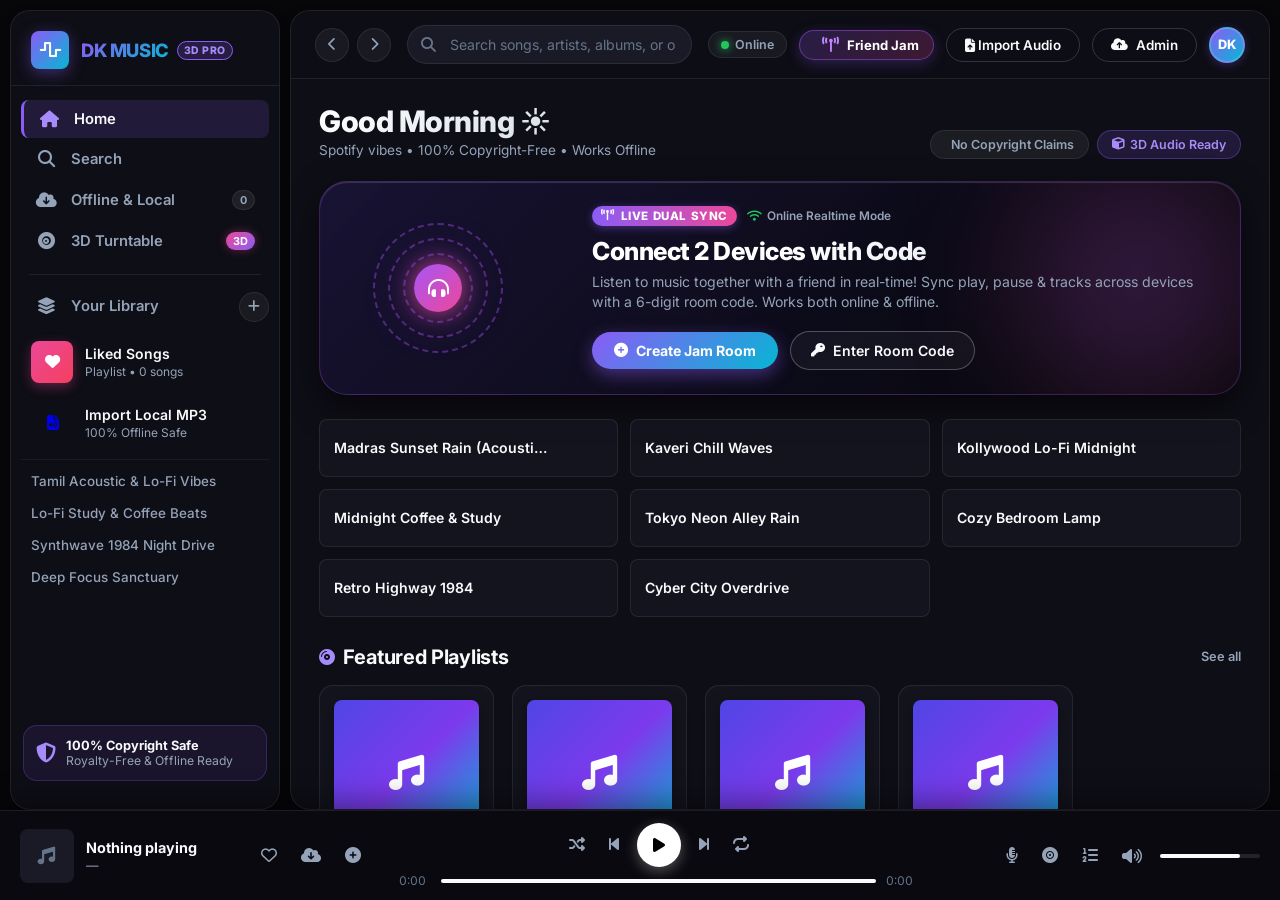
==== commit 739ce1d8: "Updated project" ====
--- a/dk_music-main/index.html
+++ b/dk_music-main/index.html
@@ -121,6 +121,17 @@
                         <span class="network-text" id="networkText">Online</span>
                     </div>
 
+                    <!-- 3D Friend Connect / Jam Button -->
+                    <button class="btn-jam-sync" id="btnOpenJamModal" title="Friend Connect: Listen Together in Realtime">
+                        <div class="jam-btn-glow"></div>
+                        <i class="fas fa-tower-broadcast"></i>
+                        <span>Friend Jam</span>
+                        <span class="topbar-jam-badge hidden" id="topbarJamBadge">
+                            <span class="pulse-dot"></span>
+                            <strong id="topbarRoomCode">DK-0000</strong>
+                        </span>
+                    </button>
+
                     <!-- Quick Local Import Button -->
                     <button class="btn-outline import-top-btn" id="btnImportLocalTop" title="Import audio files from your device">
                         <i class="fas fa-file-arrow-up"></i>
@@ -145,6 +156,35 @@
                     </div>
                 </div>
                 
+                <!-- 3D LIVE FRIEND JAM / 2-DEVICE SYNC HERO BANNER -->
+                <div class="jam-hero-card" id="jamHeroBanner">
+                    <div class="jam-card-mesh-bg"></div>
+                    <div class="jam-card-3d-art">
+                        <div class="jam-3d-rings">
+                            <div class="ring ring-1"></div>
+                            <div class="ring ring-2"></div>
+                            <div class="ring ring-3"></div>
+                            <div class="jam-sphere"><i class="fas fa-headphones-simple"></i></div>
+                        </div>
+                    </div>
+                    <div class="jam-card-content">
+                        <div class="jam-badge-row">
+                            <span class="jam-pill-badge"><i class="fas fa-tower-broadcast"></i> LIVE DUAL SYNC</span>
+                            <span class="jam-net-badge" id="jamNetBadge"><i class="fas fa-wifi"></i> Online &amp; Offline Ready</span>
+                        </div>
+                        <h2 class="jam-card-title">Connect 2 Devices with Code</h2>
+                        <p class="jam-card-sub">Listen to music together with a friend in real-time! Sync play, pause &amp; tracks across devices with a 6-digit room code. Works both online &amp; offline.</p>
+                        <div class="jam-card-actions">
+                            <button class="btn-primary jam-start-btn" id="btnHeroHostRoom">
+                                <i class="fas fa-plus-circle"></i> Create Jam Room
+                            </button>
+                            <button class="btn-outline jam-join-btn" id="btnHeroJoinRoom">
+                                <i class="fas fa-key"></i> Enter Room Code
+                            </button>
+                        </div>
+                    </div>
+                </div>
+
                 <div class="quick-picks" id="quickPicks"></div>
 
                 <!-- Curated Copyright-Free Playlists Shelf -->
@@ -480,9 +520,117 @@
         </div>
     </div>
 
+    <!-- 3D LIVE FRIEND JAM / DUAL DEVICE SYNC MODAL -->
+    <div class="modal-backdrop hidden" id="jamModal">
+        <div class="modal-card jam-modal-card">
+            <!-- 3D Modal Glow & Header -->
+            <div class="jam-modal-glow"></div>
+            <div class="modal-header jam-modal-header">
+                <div class="jam-title-wrap">
+                    <div class="jam-icon-3d"><i class="fas fa-tower-broadcast"></i></div>
+                    <div>
+                        <h3>Friend Jam &bull; Dual Sync</h3>
+                        <div class="jam-status-indicator standby" id="jamStatusPill">
+                            <span class="pulse-dot"></span> Ready to Connect
+                        </div>
+                    </div>
+                </div>
+                <button class="btn-icon-sm" id="btnCloseJamModal"><i class="fas fa-xmark"></i></button>
+            </div>
+
+            <!-- Tab Switcher (Host vs Join) -->
+            <div class="jam-tab-bar">
+                <button class="jam-tab-btn active" id="tabJamHost"><i class="fas fa-plus-circle"></i> Host Session</button>
+                <button class="jam-tab-btn" id="tabJamJoin"><i class="fas fa-key"></i> Join with Code</button>
+            </div>
+
+            <div class="modal-body jam-modal-body">
+                <!-- 1. HOST VIEW: Room Code Display & Share -->
+                <div class="jam-view-pane" id="jamHostView">
+                    <div class="jam-code-showcase">
+                        <span class="jam-code-label">SHARE THIS ROOM CODE WITH YOUR FRIEND</span>
+                        <div class="jam-code-3d-box">
+                            <span class="jam-code-digits" id="displayJamRoomCode">DK-----</span>
+                        </div>
+                        <div class="jam-code-actions">
+                            <button class="btn-outline jam-action-btn" id="btnCopyJamCode">
+                                <i class="far fa-copy"></i> Copy Code
+                            </button>
+                            <button class="btn-outline jam-action-btn" id="btnCopyJamLink">
+                                <i class="fas fa-link"></i> Copy Invite Link
+                            </button>
+                            <button class="btn-icon-sm" id="btnRegenerateCode" title="Generate New Code">
+                                <i class="fas fa-arrows-rotate"></i>
+                            </button>
+                        </div>
+                    </div>
+
+                    <div class="jam-radar-box">
+                        <div class="radar-circle circle-1"></div>
+                        <div class="radar-circle circle-2"></div>
+                        <div class="radar-circle circle-3"></div>
+                        <div class="radar-center"><i class="fas fa-satellite-dish"></i></div>
+                        <p id="jamPeerStatusText"><i class="fas fa-satellite-dish"></i> Room Code Ready &bull; Waiting for friend...</p>
+                    </div>
+                </div>
+
+                <!-- 2. JOIN VIEW: Code Input & Connect -->
+                <div class="jam-view-pane" id="jamJoinView" style="display: none;">
+                    <div class="jam-join-box">
+                        <label for="inputJoinJamCode" class="jam-input-label">Enter 6-Digit Room Code</label>
+                        <div class="jam-input-wrap">
+                            <i class="fas fa-key input-icon"></i>
+                            <input type="text" id="inputJoinJamCode" class="jam-code-input" placeholder="e.g. DK-8492" maxlength="10">
+                        </div>
+                        <p class="jam-help-text">Ask your friend for their Jam Room Code to sync playback instantly.</p>
+                        <button class="btn-primary jam-connect-btn" id="btnConnectJamRoom">
+                            <i class="fas fa-link"></i> Connect &amp; Sync Playback
+                        </button>
+                    </div>
+                </div>
+
+                <!-- 3. ACTIVE SESSION DASHBOARD (Visible when connected) -->
+                <div class="jam-active-dashboard" id="jamActiveSessionView" style="display: none;">
+                    <div class="jam-active-divider"></div>
+                    <div class="jam-active-header">
+                        <span class="jam-active-tag"><i class="fas fa-bolt"></i> Realtime Synchronized</span>
+                        <div class="jam-sync-toggle-wrap">
+                            <span>Live Sync</span>
+                            <label class="toggle-switch">
+                                <input type="checkbox" id="jamSyncToggle" checked>
+                                <span class="slider round"></span>
+                            </label>
+                        </div>
+                    </div>
+
+                    <div class="jam-syncing-song-card">
+                        <img src="" alt="" class="jam-sync-cover" id="jamActiveCover" style="display: none;">
+                        <div class="jam-sync-info">
+                            <h4 id="jamActiveSongTitle">No track currently syncing</h4>
+                            <p id="jamActiveSongArtist">Play any track to sync with your friend</p>
+                        </div>
+                        <button class="btn-outline btn-small" id="btnJamDownloadOffline" title="Download for 100% Offline Play">
+                            <i class="fas fa-cloud-arrow-down"></i> Save Offline
+                        </button>
+                    </div>
+
+                    <div class="jam-bottom-actions">
+                        <a href="#" class="btn-text-sm" onclick="navigateTo('offline'); document.getElementById('jamModal').classList.add('hidden'); return false;">
+                            <i class="fas fa-folder-open"></i> View Offline Vault
+                        </a>
+                        <button class="btn-danger btn-small" id="btnDisconnectJam">
+                            <i class="fas fa-arrow-right-from-bracket"></i> Leave Room
+                        </button>
+                    </div>
+                </div>
+            </div>
+        </div>
+    </div>
+
     <!-- QUEUE DRAWER (Spotify Feature) -->
     <div class="drawer-overlay hidden" id="queueDrawer">
-        <div class="drawer-card">
+        <div class="drawer-card" id="queueDrawerCard">
+            <div class="drawer-handle-bar" id="queueHandleBar"><div class="drawer-pill"></div></div>
             <div class="drawer-header">
                 <div class="drawer-title-wrap">
                     <i class="fas fa-list-ol"></i>
@@ -505,7 +653,8 @@
 
     <!-- SYNCED LYRICS DRAWER / KARAOKE MODAL (Spotify Feature) -->
     <div class="drawer-overlay hidden" id="lyricsDrawer">
-        <div class="drawer-card lyrics-card">
+        <div class="drawer-card lyrics-card" id="lyricsDrawerCard">
+            <div class="drawer-handle-bar" id="lyricsHandleBar"><div class="drawer-pill"></div></div>
             <div class="drawer-header">
                 <div class="drawer-title-wrap">
                     <i class="fas fa-microphone-lines"></i>
@@ -535,8 +684,9 @@
         </div>
 
         <div class="mps-content">
-            <!-- Vinyl / Cover View Toggle in Fullscreen -->
+            <!-- Vinyl / Cover View Toggle in Fullscreen with Ambient Glow -->
             <div class="mps-artwork-container" id="mpsArtworkContainer">
+                <div class="mps-ambient-glow" id="mpsAmbientGlow"></div>
                 <img src="" alt="" id="mpsCoverImg" class="mps-cover-img">
                 <div class="mps-placeholder" id="mpsPlaceholder"><i class="fas fa-music"></i></div>
             </div>
@@ -551,11 +701,12 @@
                 </button>
             </div>
 
-            <!-- Mobile Playback Bar -->
+            <!-- Mobile Playback Bar with Scrub Tooltip -->
             <div class="playback-bar mps-playback-bar">
                 <div class="progress-container" id="mpsProgressCont">
                     <div class="progress-fill" id="mpsProgressBar"></div>
                     <div class="progress-thumb" id="mpsProgressHandle"></div>
+                    <div class="mps-seek-tooltip" id="mpsSeekTooltip">0:00</div>
                 </div>
                 <div class="mps-times">
                     <span id="mpsCurrentTime">0:00</span>
@@ -572,10 +723,11 @@
                 <button class="btn-icon ctrl-btn" id="btnMpsRepeat"><i class="fas fa-repeat"></i></button>
             </div>
 
-            <!-- Mobile Bottom Tools (Lyrics, Offline, 3D) -->
+            <!-- Mobile Bottom Tools (Lyrics, Offline, 3D, Jam) -->
             <div class="mps-tools-row">
                 <button class="mps-tool-btn" id="btnMpsLyrics"><i class="fas fa-microphone"></i> <span>Lyrics</span></button>
                 <button class="mps-tool-btn" id="btnMpsDownload"><i class="fas fa-download"></i> <span>Offline</span></button>
+                <button class="mps-tool-btn" id="btnMpsJam"><i class="fas fa-tower-broadcast"></i> <span>Jam</span></button>
                 <button class="mps-tool-btn" id="btnMps3D"><i class="fas fa-record-vinyl"></i> <span>3D Deck</span></button>
             </div>
         </div>
@@ -687,6 +839,7 @@
     <script src="music-data.js"></script>
     <script src="offline-db.js"></script>
     <script src="audio-visualizer-3d.js"></script>
+    <script src="jam-sync.js"></script>
     <script src="app.js"></script>
 </body>
 </html>
--- a/dk_music-main/style.css
+++ b/dk_music-main/style.css
@@ -2483,7 +2483,8 @@
 /* Hidden on desktop */
 .mobile-bottom-nav,
 .mobile-mini-player,
-.mobile-player-sheet {
+.mobile-player-sheet,
+.drawer-handle-bar {
   display: none;
 }
 
@@ -2500,21 +2501,33 @@
   }
 
   /* 2. Layout Reset for Full Screen Mobile View */
+  body {
+    overscroll-behavior-y: none;
+    -webkit-tap-highlight-color: transparent;
+  }
   .app-layout {
     padding: 0 !important;
     gap: 0 !important;
     height: 100dvh;
+    overflow: hidden;
   }
   .main-content {
     border-radius: 0 !important;
     border: none !important;
-    padding-bottom: 155px !important; /* Space for mini-player + bottom nav */
+    padding-bottom: calc(150px + env(safe-area-inset-bottom, 0px)) !important;
+    -webkit-overflow-scrolling: touch;
+    user-select: none;
   }
 
   /* 3. Streamlined Topbar */
   .topbar {
     padding: 10px 14px !important;
     gap: 8px !important;
+    position: sticky;
+    top: 0;
+    z-index: 100;
+    backdrop-filter: blur(20px);
+    -webkit-backdrop-filter: blur(20px);
   }
   .topbar-nav {
     display: none !important;
@@ -2534,23 +2547,31 @@
 
   /* 4. Compact Content Sections */
   .content-section {
-    padding: 14px 14px 20px 14px !important;
+    padding: 12px 14px 20px 14px !important;
   }
   .greeting-row {
-    margin-bottom: 14px !important;
+    margin-bottom: 12px !important;
   }
   .greeting-text {
-    font-size: 1.4rem !important;
+    font-size: 1.35rem !important;
   }
   .greeting-sub {
-    font-size: 0.78rem !important;
+    font-size: 0.76rem !important;
   }
   .home-badge-row {
     margin-top: 6px;
+    gap: 6px;
+    overflow-x: auto;
+    padding-bottom: 4px;
+    scrollbar-width: none;
+  }
+  .home-badge-row::-webkit-scrollbar {
+    display: none;
   }
   .chip-badge {
     font-size: 0.72rem;
     padding: 4px 10px;
+    white-space: nowrap;
   }
 
   /* Grids to Compact Mobile */
@@ -2559,46 +2580,64 @@
     gap: 8px !important;
   }
   .quick-card {
-    height: 52px !important;
+    height: 54px !important;
+    touch-action: manipulation;
+  }
+  .quick-card:active {
+    transform: scale(0.96);
+    transition: transform 0.1s ease;
   }
   .quick-card-title {
-    font-size: 0.78rem !important;
+    font-size: 0.76rem !important;
   }
   .quick-play {
-    display: none !important; /* Touch friendly: tap card directly */
+    display: none !important;
   }
 
   .song-grid, .library-grid {
-    grid-template-columns: repeat(auto-fill, minmax(135px, 1fr)) !important;
-    gap: 12px !important;
+    grid-template-columns: repeat(auto-fill, minmax(130px, 1fr)) !important;
+    gap: 10px !important;
   }
   .scroll-row {
-    gap: 12px !important;
+    gap: 10px !important;
+    padding-bottom: 6px;
   }
   .album-card, .playlist-card {
-    width: 135px !important;
-    min-width: 135px !important;
+    width: 130px !important;
+    min-width: 130px !important;
     padding: 8px !important;
+    touch-action: manipulation;
+  }
+  .album-card:active, .playlist-card:active {
+    transform: scale(0.96);
+    transition: transform 0.1s ease;
   }
   .card-title, .playlist-card-title {
-    font-size: 0.82rem !important;
+    font-size: 0.8rem !important;
   }
 
   /* Compact Track Rows */
   .track-row {
-    padding: 8px 10px !important;
+    padding: 9px 10px !important;
     gap: 10px !important;
+    touch-action: manipulation;
+    border-radius: var(--radius-md);
+  }
+  .track-row:active {
+    background: rgba(255, 255, 255, 0.08) !important;
+    transform: scale(0.985);
   }
   .track-num-wrap {
-    width: 20px !important;
+    width: 18px !important;
   }
   .track-thumb {
-    width: 40px !important;
-    height: 40px !important;
+    width: 42px !important;
+    height: 42px !important;
+    border-radius: 6px;
   }
   .track-name {
     font-size: 0.84rem !important;
-    max-width: 160px;
+    max-width: 165px;
     white-space: nowrap;
     overflow: hidden;
     text-overflow: ellipsis;
@@ -2623,15 +2662,17 @@
     bottom: 0;
     left: 0;
     right: 0;
-    height: 58px;
-    background: rgba(14, 14, 22, 0.95);
+    height: calc(56px + env(safe-area-inset-bottom, 0px));
+    padding-bottom: env(safe-area-inset-bottom, 0px);
+    background: rgba(10, 10, 16, 0.94);
     backdrop-filter: blur(25px);
     -webkit-backdrop-filter: blur(25px);
     border-top: 1px solid rgba(255, 255, 255, 0.08);
     z-index: 1500;
     justify-content: space-around;
     align-items: center;
-    padding: 0 4px;
+    user-select: none;
+    touch-action: manipulation;
   }
   .mobile-nav-item {
     background: transparent;
@@ -2648,6 +2689,10 @@
     transition: all 0.2s ease;
     font-family: inherit;
     position: relative;
+    touch-action: manipulation;
+  }
+  .mobile-nav-item:active {
+    transform: scale(0.92);
   }
   .mobile-nav-item i {
     font-size: 1.15rem;
@@ -2661,22 +2706,28 @@
     transform: translateY(-2px);
   }
 
-  /* 6. DOCKED MOBILE MINI-PLAYER */
+  /* 6. DOCKED MOBILE MINI-PLAYER (Floats above bottom nav with swipe support) */
   .mobile-mini-player {
     display: block !important;
     position: fixed;
-    bottom: 64px;
+    bottom: calc(62px + env(safe-area-inset-bottom, 0px));
     left: 8px;
     right: 8px;
-    background: rgba(22, 22, 34, 0.96);
+    background: rgba(22, 22, 34, 0.95);
     backdrop-filter: blur(20px);
     -webkit-backdrop-filter: blur(20px);
-    border: 1px solid rgba(255, 255, 255, 0.12);
+    border: 1px solid rgba(255, 255, 255, 0.14);
     border-radius: 12px;
     box-shadow: 0 8px 24px rgba(0, 0, 0, 0.7);
     z-index: 1400;
     overflow: hidden;
     cursor: pointer;
+    user-select: none;
+    touch-action: pan-y pan-x;
+    transition: transform 0.25s cubic-bezier(0.2, 0.8, 0.2, 1), opacity 0.25s ease;
+  }
+  .mobile-mini-player:active {
+    background: rgba(28, 28, 44, 0.98);
   }
   .mmp-progress {
     height: 2.5px;
@@ -2688,7 +2739,7 @@
     display: flex;
     align-items: center;
     justify-content: space-between;
-    padding: 7px 12px;
+    padding: 8px 12px;
   }
   .mmp-left {
     display: flex;
@@ -2698,14 +2749,15 @@
     min-width: 0;
   }
   .mmp-thumb {
-    width: 38px;
-    height: 38px;
+    width: 40px;
+    height: 40px;
     border-radius: 6px;
     object-fit: cover;
+    box-shadow: 0 2px 8px rgba(0, 0, 0, 0.5);
   }
   .mmp-thumb-placeholder {
-    width: 38px;
-    height: 38px;
+    width: 40px;
+    height: 40px;
     border-radius: 6px;
     background: var(--bg-card);
     display: flex;
@@ -2740,9 +2792,13 @@
     gap: 6px;
   }
   .mmp-btn {
-    width: 34px;
-    height: 34px;
+    width: 36px;
+    height: 36px;
     font-size: 0.95rem;
+    touch-action: manipulation;
+  }
+  .mmp-btn:active {
+    transform: scale(0.9);
   }
   .mmp-play-btn {
     background: #fff;
@@ -2750,18 +2806,21 @@
     border-radius: 50%;
   }
 
-  /* 7. FULLSCREEN MOBILE SLIDE-UP PLAYER SHEET */
+  /* 7. FULLSCREEN MOBILE SLIDE-UP PLAYER SHEET (Native Gestures Enabled) */
   .mobile-player-sheet {
     display: flex !important;
     flex-direction: column;
     position: fixed;
     inset: 0;
-    background: linear-gradient(180deg, #1e1b4b 0%, #0c0a1f 35%, #07070a 100%);
+    background: linear-gradient(180deg, #1c1836 0%, #0d0a1a 40%, #060608 100%);
     z-index: 2100;
     transform: translateY(100%);
     transition: transform 0.35s cubic-bezier(0.32, 0.72, 0, 1);
-    padding: 12px 20px 30px 20px;
+    padding: calc(12px + env(safe-area-inset-top, 0px)) 20px calc(24px + env(safe-area-inset-bottom, 0px)) 20px;
     overflow-y: auto;
+    overscroll-behavior-y: contain;
+    user-select: none;
+    touch-action: pan-y;
   }
   .mobile-player-sheet.open {
     transform: translateY(0);
@@ -2769,20 +2828,27 @@
   .mps-handle-bar {
     display: flex;
     justify-content: center;
-    padding: 6px 0 10px 0;
-    cursor: pointer;
+    padding: 6px 0 12px 0;
+    cursor: grab;
+    touch-action: none;
   }
   .mps-pill {
-    width: 36px;
-    height: 4px;
+    width: 40px;
+    height: 4.5px;
     border-radius: var(--radius-full);
-    background: rgba(255, 255, 255, 0.3);
+    background: rgba(255, 255, 255, 0.35);
+    transition: background 0.2s ease, transform 0.2s ease;
+  }
+  .mps-handle-bar:active .mps-pill {
+    background: rgba(255, 255, 255, 0.6);
+    transform: scaleX(1.15);
   }
   .mps-top-nav {
     display: flex;
     justify-content: space-between;
     align-items: center;
-    margin-bottom: 20px;
+    margin-bottom: 18px;
+    touch-action: manipulation;
   }
   .mps-header-title {
     text-align: center;
@@ -2807,92 +2873,195 @@
     margin: 0 auto;
     width: 100%;
   }
+
+  /* Album Artwork with Ambient Glow & Swipe/Double-Tap Gestures */
   .mps-artwork-container {
     width: 100%;
     aspect-ratio: 1;
     max-width: 320px;
-    margin: 0 auto 20px auto;
-    border-radius: 16px;
-    overflow: hidden;
-    box-shadow: 0 16px 36px rgba(0, 0, 0, 0.7);
+    margin: 0 auto 18px auto;
+    border-radius: 18px;
+    position: relative;
+    box-shadow: 0 18px 40px rgba(0, 0, 0, 0.75);
     background: var(--bg-card);
     display: flex;
     align-items: center;
     justify-content: center;
+    touch-action: pan-y;
+    will-change: transform;
+    cursor: grab;
+  }
+  .mps-ambient-glow {
+    position: absolute;
+    inset: -10px;
+    border-radius: 24px;
+    background: radial-gradient(circle, rgba(139, 92, 246, 0.35) 0%, rgba(236, 72, 153, 0.2) 60%, transparent 80%);
+    filter: blur(28px);
+    z-index: 0;
+    pointer-events: none;
+    opacity: 0.7;
+    transition: opacity 0.5s ease;
   }
   .mps-cover-img {
     width: 100%;
     height: 100%;
     object-fit: cover;
+    border-radius: 18px;
+    position: relative;
+    z-index: 1;
+    pointer-events: none;
   }
   .mps-placeholder {
     font-size: 3.5rem;
     color: var(--accent-light);
+    position: relative;
+    z-index: 1;
+  }
+
+  /* Double Tap Animated Heart Burst */
+  .heart-pop {
+    position: absolute;
+    top: 50%;
+    left: 50%;
+    transform: translate(-50%, -50%) scale(0);
+    font-size: 4.8rem;
+    color: #ec4899;
+    filter: drop-shadow(0 0 25px rgba(236, 72, 153, 0.9));
+    pointer-events: none;
+    z-index: 20;
+    animation: heartPopAnim 0.75s cubic-bezier(0.175, 0.885, 0.32, 1.275) forwards;
+  }
+  @keyframes heartPopAnim {
+    0% { transform: translate(-50%, -50%) scale(0); opacity: 0; }
+    35% { transform: translate(-50%, -50%) scale(1.35); opacity: 1; }
+    65% { transform: translate(-50%, -50%) scale(1.1); opacity: 0.95; }
+    100% { transform: translate(-50%, -50%) scale(1.6); opacity: 0; }
   }
 
   .mps-info-row {
     display: flex;
     justify-content: space-between;
     align-items: center;
-    margin-bottom: 16px;
+    margin-bottom: 14px;
   }
   .mps-texts h2 {
-    font-size: 1.25rem;
+    font-size: 1.22rem;
     font-weight: 800;
     color: #fff;
     margin-bottom: 3px;
+    line-height: 1.25;
   }
   .mps-texts p {
-    font-size: 0.88rem;
+    font-size: 0.86rem;
     color: var(--text-secondary);
   }
 
+  /* Touch Seekbar with Live Drag Tooltip */
   .mps-playback-bar {
     width: 100%;
     display: flex;
     flex-direction: column;
-    margin-bottom: 16px;
+    margin-bottom: 14px;
+  }
+  .mps-playback-bar .progress-container {
+    height: 24px;
+    display: flex;
+    align-items: center;
+    cursor: pointer;
+    touch-action: none;
+    position: relative;
+  }
+  .mps-playback-bar .progress-container::before {
+    content: '';
+    position: absolute;
+    left: 0;
+    right: 0;
+    height: 4px;
+    border-radius: var(--radius-full);
+    background: rgba(255, 255, 255, 0.18);
+  }
+  .mps-playback-bar .progress-fill {
+    height: 4px;
+    border-radius: var(--radius-full);
+  }
+  .mps-playback-bar .progress-thumb {
+    width: 14px;
+    height: 14px;
+    opacity: 1;
+    transform: translate(-50%, -50%);
+  }
+  .mps-seek-tooltip {
+    position: absolute;
+    bottom: 26px;
+    left: 0;
+    transform: translateX(-50%);
+    background: rgba(14, 14, 24, 0.95);
+    color: #fff;
+    border: 1px solid rgba(255, 255, 255, 0.2);
+    box-shadow: 0 4px 16px rgba(0, 0, 0, 0.6);
+    padding: 3px 8px;
+    border-radius: 6px;
+    font-size: 0.74rem;
+    font-weight: 700;
+    pointer-events: none;
+    white-space: nowrap;
+    display: none;
+    z-index: 25;
+  }
+  .mps-seek-tooltip.visible {
+    display: block;
   }
   .mps-times {
     display: flex;
     justify-content: space-between;
     font-size: 0.72rem;
     color: var(--text-muted);
-    margin-top: 6px;
-  }
-
+    margin-top: 4px;
+  }
+
+  /* Mobile Controls Row */
   .mps-controls-row {
     display: flex;
     justify-content: space-between;
     align-items: center;
-    margin-bottom: 24px;
-    padding: 0 6px;
+    margin-bottom: 20px;
+    padding: 0 4px;
+    touch-action: manipulation;
   }
   .ctrl-btn-big {
     font-size: 1.5rem;
     width: 48px;
     height: 48px;
   }
+  .ctrl-btn-big:active {
+    transform: scale(0.88);
+  }
   .btn-play-pause-huge {
-    width: 64px;
-    height: 64px;
+    width: 66px;
+    height: 66px;
     border-radius: 50%;
     background: #fff;
     color: #000;
     border: none;
-    font-size: 1.5rem;
+    font-size: 1.55rem;
     display: flex;
     align-items: center;
     justify-content: center;
     cursor: pointer;
-    box-shadow: 0 6px 20px rgba(255, 255, 255, 0.25);
+    box-shadow: 0 8px 24px rgba(255, 255, 255, 0.3);
+    touch-action: manipulation;
+    transition: transform 0.15s cubic-bezier(0.2, 0.8, 0.2, 1);
+  }
+  .btn-play-pause-huge:active {
+    transform: scale(0.9);
+    box-shadow: 0 4px 12px rgba(255, 255, 255, 0.2);
   }
 
   .mps-tools-row {
     display: flex;
     justify-content: space-around;
     align-items: center;
-    padding-top: 10px;
+    padding-top: 12px;
     border-top: 1px solid rgba(255, 255, 255, 0.08);
   }
   .mps-tool-btn {
@@ -2906,17 +3075,107 @@
     font-size: 0.72rem;
     cursor: pointer;
     font-family: inherit;
+    touch-action: manipulation;
+  }
+  .mps-tool-btn:active {
+    transform: scale(0.92);
+    color: #fff;
   }
   .mps-tool-btn i {
-    font-size: 1.1rem;
+    font-size: 1.15rem;
   }
   .mps-tool-btn:hover {
     color: #fff;
   }
-}
-
-
-/* ===== ADMIN DASHBOARD ===== */
+
+  /* 8. DRAWER BOTTOM SHEETS ON MOBILE */
+  .drawer-overlay {
+    align-items: flex-end !important;
+    justify-content: center !important;
+    padding: 0 !important;
+  }
+  .drawer-card {
+    width: 100% !important;
+    max-width: 100% !important;
+    max-height: 84dvh !important;
+    border-radius: 24px 24px 0 0 !important;
+    border-left: none !important;
+    border-top: 1px solid rgba(255, 255, 255, 0.16) !important;
+    animation: drawerSheetUp 0.32s cubic-bezier(0.32, 0.72, 0, 1) !important;
+    padding-bottom: max(16px, env(safe-area-inset-bottom));
+  }
+  @keyframes drawerSheetUp {
+    from { transform: translateY(100%); }
+    to { transform: translateY(0); }
+  }
+  .drawer-handle-bar {
+    width: 100%;
+    display: flex !important;
+    justify-content: center;
+    padding: 10px 0 4px 0;
+    cursor: grab;
+    touch-action: none;
+  }
+  .drawer-pill {
+    width: 38px;
+    height: 4px;
+    border-radius: var(--radius-full);
+    background: rgba(255, 255, 255, 0.32);
+    transition: background 0.2s ease;
+  }
+  .drawer-handle-bar:active .drawer-pill {
+    background: rgba(255, 255, 255, 0.6);
+  }
+  .lyrics-card {
+    width: 100% !important;
+    max-width: 100% !important;
+  }
+  .lyrics-container {
+    padding: 16px 18px !important;
+    gap: 14px !important;
+  }
+  .lyric-line {
+    font-size: 1.15rem !important;
+  }
+  .lyric-line.active {
+    font-size: 1.35rem !important;
+  }
+}
+
+/* Compact phones height optimization (e.g. iPhone SE / smaller Androids) */
+@media (max-height: 720px) and (max-width: 768px) {
+  .mps-artwork-container {
+    max-width: 210px !important;
+    margin-bottom: 10px !important;
+  }
+  .mps-top-nav {
+    margin-bottom: 8px !important;
+  }
+  .mps-info-row {
+    margin-bottom: 8px !important;
+  }
+  .mps-texts h2 {
+    font-size: 1.05rem !important;
+  }
+  .mps-playback-bar {
+    margin-bottom: 8px !important;
+  }
+  .mps-controls-row {
+    margin-bottom: 12px !important;
+  }
+  .btn-play-pause-huge {
+    width: 56px !important;
+    height: 56px !important;
+    font-size: 1.35rem !important;
+  }
+  .ctrl-btn-big {
+    width: 40px !important;
+    height: 40px !important;
+    font-size: 1.25rem !important;
+  }
+}
+
+/* ===== ADMIN DASHBOARD RESPONSIVE ===== */
 .admin-container {
   padding: 32px;
   max-width: 1280px;
@@ -2940,6 +3199,28 @@
 @media (max-width: 900px) {
   .admin-grid { grid-template-columns: 1fr; }
 }
+@media (max-width: 640px) {
+  .admin-container {
+    padding: 16px 12px;
+  }
+  .admin-header {
+    flex-direction: column;
+    align-items: flex-start;
+    gap: 12px;
+    margin-bottom: 20px;
+  }
+  .form-card {
+    padding: 18px 14px;
+  }
+  .table-container {
+    overflow-x: auto;
+    -webkit-overflow-scrolling: touch;
+  }
+  table {
+    min-width: 480px;
+  }
+}
+
 .form-card {
   background: var(--bg-surface);
   padding: 28px;
@@ -3001,3 +3282,663 @@
   border-color: #ef4444;
 }
 
+/* ============================================================
+   3D LIVE FRIEND JAM & DUAL DEVICE SYNC STYLES
+   ============================================================ */
+
+/* 1. Topbar Jam Button */
+.btn-jam-sync {
+  position: relative;
+  display: inline-flex;
+  align-items: center;
+  gap: 8px;
+  background: linear-gradient(135deg, rgba(139, 92, 246, 0.22) 0%, rgba(236, 72, 153, 0.22) 100%);
+  border: 1px solid rgba(168, 85, 247, 0.45);
+  color: #fff;
+  padding: 6px 14px;
+  border-radius: var(--radius-full);
+  font-size: 0.82rem;
+  font-weight: 700;
+  cursor: pointer;
+  transition: all 0.25s cubic-bezier(0.2, 0.8, 0.2, 1);
+  box-shadow: 0 4px 14px rgba(139, 92, 246, 0.25);
+  font-family: inherit;
+  overflow: hidden;
+  user-select: none;
+  touch-action: manipulation;
+}
+.btn-jam-sync:hover {
+  transform: translateY(-2px) scale(1.02);
+  border-color: rgba(236, 72, 153, 0.8);
+  box-shadow: 0 6px 20px rgba(168, 85, 247, 0.45);
+}
+.btn-jam-sync:active {
+  transform: scale(0.96);
+}
+.btn-jam-sync i {
+  color: #c084fc;
+  font-size: 0.95rem;
+  transition: transform 0.3s ease;
+}
+.btn-jam-sync:hover i {
+  transform: rotate(-15deg) scale(1.15);
+}
+.topbar-jam-badge {
+  display: inline-flex;
+  align-items: center;
+  gap: 5px;
+  background: rgba(34, 197, 94, 0.2);
+  border: 1px solid rgba(34, 197, 94, 0.4);
+  color: #4ade80;
+  padding: 2px 7px;
+  border-radius: var(--radius-full);
+  font-size: 0.72rem;
+  font-weight: 800;
+  margin-left: 2px;
+}
+.topbar-jam-badge.hidden {
+  display: none !important;
+}
+
+/* 2. 3D Live Jam Hero Banner on Home Page */
+.jam-hero-card {
+  position: relative;
+  display: flex;
+  align-items: center;
+  justify-content: space-between;
+  background: linear-gradient(135deg, rgba(26, 20, 56, 0.85) 0%, rgba(12, 11, 24, 0.95) 60%, rgba(7, 7, 12, 1) 100%);
+  border: 1px solid rgba(168, 85, 247, 0.3);
+  border-radius: var(--radius-xl);
+  padding: 24px 28px;
+  margin-bottom: 24px;
+  box-shadow: 0 12px 32px rgba(0, 0, 0, 0.6), inset 0 1px 1px rgba(255, 255, 255, 0.15);
+  overflow: hidden;
+  transition: transform 0.35s cubic-bezier(0.2, 0.8, 0.2, 1), box-shadow 0.35s ease, border-color 0.35s ease;
+  perspective: 1000px;
+}
+.jam-hero-card:hover {
+  transform: translateY(-3px);
+  border-color: rgba(236, 72, 153, 0.6);
+  box-shadow: 0 16px 40px rgba(139, 92, 246, 0.35), inset 0 1px 1px rgba(255, 255, 255, 0.25);
+}
+.jam-card-mesh-bg {
+  position: absolute;
+  top: -60px;
+  right: -60px;
+  width: 320px;
+  height: 320px;
+  background: radial-gradient(circle, rgba(168, 85, 247, 0.28) 0%, rgba(236, 72, 153, 0.12) 50%, transparent 75%);
+  filter: blur(50px);
+  pointer-events: none;
+  z-index: 0;
+}
+.jam-card-content {
+  position: relative;
+  z-index: 1;
+  flex: 1;
+  max-width: 620px;
+}
+.jam-badge-row {
+  display: flex;
+  align-items: center;
+  gap: 10px;
+  margin-bottom: 10px;
+  flex-wrap: wrap;
+}
+.jam-pill-badge {
+  display: inline-flex;
+  align-items: center;
+  gap: 6px;
+  background: linear-gradient(90deg, #8b5cf6 0%, #ec4899 100%);
+  color: #fff;
+  font-size: 0.72rem;
+  font-weight: 800;
+  padding: 3px 9px;
+  border-radius: var(--radius-full);
+  letter-spacing: 0.6px;
+  text-transform: uppercase;
+  box-shadow: 0 2px 8px rgba(139, 92, 246, 0.4);
+}
+.jam-net-badge {
+  font-size: 0.74rem;
+  color: var(--text-secondary);
+  font-weight: 600;
+  display: inline-flex;
+  align-items: center;
+  gap: 5px;
+}
+.jam-card-title {
+  font-size: 1.55rem;
+  font-weight: 800;
+  color: #fff;
+  letter-spacing: -0.5px;
+  margin-bottom: 6px;
+  background: linear-gradient(135deg, #ffffff 30%, #e2e8f0 70%, #c084fc 100%);
+  -webkit-background-clip: text;
+  -webkit-text-fill-color: transparent;
+}
+.jam-card-sub {
+  font-size: 0.88rem;
+  color: var(--text-secondary);
+  line-height: 1.45;
+  margin-bottom: 18px;
+}
+.jam-card-actions {
+  display: flex;
+  align-items: center;
+  gap: 12px;
+  flex-wrap: wrap;
+}
+.jam-start-btn {
+  padding: 10px 22px;
+  font-size: 0.88rem;
+  font-weight: 700;
+  display: inline-flex;
+  align-items: center;
+  gap: 8px;
+  box-shadow: 0 6px 18px rgba(139, 92, 246, 0.45);
+}
+.jam-join-btn {
+  padding: 10px 20px;
+  font-size: 0.88rem;
+  font-weight: 600;
+  display: inline-flex;
+  align-items: center;
+  gap: 8px;
+  border-color: rgba(255, 255, 255, 0.25);
+  background: rgba(255, 255, 255, 0.04);
+}
+.jam-join-btn:hover {
+  border-color: #fff;
+  background: rgba(255, 255, 255, 0.1);
+}
+
+/* 3D Visual Art inside Hero Card */
+.jam-card-3d-art {
+  position: relative;
+  width: 140px;
+  height: 140px;
+  margin-left: 20px;
+  display: flex;
+  align-items: center;
+  justify-content: center;
+  perspective: 800px;
+  flex-shrink: 0;
+}
+.jam-3d-rings {
+  position: relative;
+  width: 100%;
+  height: 100%;
+  display: flex;
+  align-items: center;
+  justify-content: center;
+  transform-style: preserve-3d;
+}
+.jam-3d-rings .ring {
+  position: absolute;
+  border-radius: 50%;
+  border: 2px dashed rgba(168, 85, 247, 0.4);
+}
+.ring-1 {
+  width: 130px;
+  height: 130px;
+  animation: ringRotate3D 14s linear infinite;
+  border-color: rgba(139, 92, 246, 0.35);
+}
+.ring-2 {
+  width: 100px;
+  height: 100px;
+  animation: ringRotate3D 8s linear infinite reverse;
+  border-color: rgba(236, 72, 153, 0.5);
+  border-style: solid;
+}
+.ring-3 {
+  width: 70px;
+  height: 70px;
+  animation: ringRotate3D 5s linear infinite;
+  border-color: rgba(34, 197, 94, 0.6);
+}
+.jam-sphere {
+  width: 48px;
+  height: 48px;
+  border-radius: 50%;
+  background: linear-gradient(135deg, #a855f7 0%, #ec4899 100%);
+  display: flex;
+  align-items: center;
+  justify-content: center;
+  font-size: 1.3rem;
+  color: #fff;
+  box-shadow: 0 0 25px rgba(236, 72, 153, 0.8), 0 0 50px rgba(168, 85, 247, 0.4);
+  animation: sphereFloat3D 3s ease-in-out infinite alternate;
+  z-index: 2;
+}
+@keyframes ringRotate3D {
+  0% { transform: rotateX(60deg) rotateZ(0deg); }
+  100% { transform: rotateX(60deg) rotateZ(360deg); }
+}
+@keyframes sphereFloat3D {
+  0% { transform: translateY(-4px) scale(0.96); }
+  100% { transform: translateY(4px) scale(1.04); }
+}
+
+/* 3. 3D Jam Interactive Modal */
+.jam-modal-card {
+  position: relative;
+  max-width: 490px !important;
+  width: 92% !important;
+  background: linear-gradient(180deg, #18152c 0%, #0d0a18 50%, #060609 100%) !important;
+  border: 1px solid rgba(168, 85, 247, 0.4) !important;
+  border-radius: var(--radius-xl) !important;
+  padding: 24px !important;
+  box-shadow: 0 24px 60px rgba(0, 0, 0, 0.8), 0 0 40px rgba(139, 92, 246, 0.25) !important;
+  overflow: hidden;
+  perspective: 1200px;
+}
+.jam-modal-glow {
+  position: absolute;
+  top: -40px;
+  left: 20%;
+  width: 260px;
+  height: 260px;
+  background: radial-gradient(circle, rgba(168, 85, 247, 0.25) 0%, rgba(236, 72, 153, 0.1) 60%, transparent 80%);
+  filter: blur(40px);
+  pointer-events: none;
+  z-index: 0;
+}
+.jam-modal-header {
+  position: relative;
+  z-index: 1;
+  border-bottom: 1px solid rgba(255, 255, 255, 0.08) !important;
+  padding-bottom: 16px !important;
+  margin-bottom: 16px !important;
+}
+.jam-title-wrap {
+  display: flex;
+  align-items: center;
+  gap: 12px;
+}
+.jam-icon-3d {
+  width: 40px;
+  height: 40px;
+  border-radius: 12px;
+  background: linear-gradient(135deg, #8b5cf6 0%, #ec4899 100%);
+  display: flex;
+  align-items: center;
+  justify-content: center;
+  font-size: 1.2rem;
+  color: #fff;
+  box-shadow: 0 4px 16px rgba(168, 85, 247, 0.5);
+}
+.jam-title-wrap h3 {
+  font-size: 1.12rem;
+  font-weight: 800;
+  color: #fff;
+  margin-bottom: 2px;
+}
+.jam-status-indicator {
+  font-size: 0.72rem;
+  font-weight: 700;
+  display: inline-flex;
+  align-items: center;
+  gap: 6px;
+  padding: 2px 8px;
+  border-radius: var(--radius-full);
+}
+.jam-status-indicator.online {
+  background: rgba(34, 197, 94, 0.15);
+  color: #4ade80;
+  border: 1px solid rgba(34, 197, 94, 0.35);
+}
+.jam-status-indicator.offline {
+  background: rgba(245, 158, 11, 0.15);
+  color: #fbbf24;
+  border: 1px solid rgba(245, 158, 11, 0.35);
+}
+.jam-status-indicator.standby {
+  background: rgba(255, 255, 255, 0.08);
+  color: var(--text-secondary);
+}
+.pulse-dot {
+  width: 7px;
+  height: 7px;
+  border-radius: 50%;
+  background: #a855f7;
+  display: inline-block;
+  animation: pulseDotAnim 1.8s infinite;
+}
+.pulse-dot.green {
+  background: #22c55e;
+  box-shadow: 0 0 8px #22c55e;
+}
+.pulse-dot.orange {
+  background: #f59e0b;
+  box-shadow: 0 0 8px #f59e0b;
+}
+@keyframes pulseDotAnim {
+  0% { transform: scale(0.9); opacity: 0.7; }
+  50% { transform: scale(1.25); opacity: 1; }
+  100% { transform: scale(0.9); opacity: 0.7; }
+}
+
+/* Jam Tab Switcher */
+.jam-tab-bar {
+  display: flex;
+  background: rgba(0, 0, 0, 0.4);
+  border-radius: var(--radius-full);
+  padding: 4px;
+  gap: 4px;
+  margin-bottom: 20px;
+  position: relative;
+  z-index: 1;
+  border: 1px solid rgba(255, 255, 255, 0.08);
+}
+.jam-tab-btn {
+  flex: 1;
+  background: transparent;
+  border: none;
+  color: var(--text-secondary);
+  font-size: 0.82rem;
+  font-weight: 700;
+  padding: 8px 12px;
+  border-radius: var(--radius-full);
+  cursor: pointer;
+  display: inline-flex;
+  align-items: center;
+  justify-content: center;
+  gap: 8px;
+  transition: all 0.2s ease;
+  font-family: inherit;
+}
+.jam-tab-btn.active {
+  background: linear-gradient(135deg, rgba(139, 92, 246, 0.4) 0%, rgba(236, 72, 153, 0.4) 100%);
+  color: #fff;
+  box-shadow: 0 2px 10px rgba(0, 0, 0, 0.4);
+}
+
+.jam-modal-body {
+  position: relative;
+  z-index: 1;
+}
+
+/* Host Showcase Card */
+.jam-code-showcase {
+  text-align: center;
+  background: rgba(22, 20, 38, 0.6);
+  border: 1px solid rgba(168, 85, 247, 0.35);
+  border-radius: var(--radius-lg);
+  padding: 20px 16px;
+  margin-bottom: 16px;
+  box-shadow: inset 0 2px 8px rgba(0, 0, 0, 0.4);
+}
+.jam-code-label {
+  font-size: 0.72rem;
+  font-weight: 800;
+  letter-spacing: 0.8px;
+  color: var(--text-muted);
+  display: block;
+  margin-bottom: 10px;
+}
+.jam-code-3d-box {
+  background: rgba(8, 8, 14, 0.9);
+  border: 2px solid rgba(168, 85, 247, 0.6);
+  border-radius: var(--radius-md);
+  padding: 10px 20px;
+  display: inline-block;
+  margin-bottom: 14px;
+  box-shadow: 0 0 20px rgba(168, 85, 247, 0.35);
+  letter-spacing: 4px;
+}
+.jam-code-digits {
+  font-family: monospace;
+  font-size: 2rem;
+  font-weight: 900;
+  color: #fff;
+  background: linear-gradient(135deg, #ffffff 0%, #c084fc 100%);
+  -webkit-background-clip: text;
+  -webkit-text-fill-color: transparent;
+}
+.jam-code-actions {
+  display: flex;
+  justify-content: center;
+  align-items: center;
+  gap: 8px;
+}
+.jam-action-btn {
+  font-size: 0.78rem;
+  padding: 7px 14px;
+  border-radius: var(--radius-full);
+}
+
+/* Radar Ping Scanner */
+.jam-radar-box {
+  position: relative;
+  display: flex;
+  flex-direction: column;
+  align-items: center;
+  justify-content: center;
+  padding: 24px 0 10px 0;
+}
+.jam-radar-box .radar-center {
+  width: 38px;
+  height: 38px;
+  border-radius: 50%;
+  background: #a855f7;
+  color: #fff;
+  display: flex;
+  align-items: center;
+  justify-content: center;
+  font-size: 1rem;
+  box-shadow: 0 0 16px rgba(168, 85, 247, 0.8);
+  position: relative;
+  z-index: 2;
+}
+.jam-radar-box .radar-circle {
+  position: absolute;
+  top: 50%;
+  left: 50%;
+  transform: translate(-50%, -50%);
+  border-radius: 50%;
+  border: 1px solid rgba(168, 85, 247, 0.4);
+}
+.circle-1 {
+  width: 70px;
+  height: 70px;
+  animation: radarPulse 2.4s infinite;
+}
+.circle-2 {
+  width: 105px;
+  height: 105px;
+  animation: radarPulse 2.4s 0.8s infinite;
+}
+.circle-3 {
+  width: 140px;
+  height: 140px;
+  animation: radarPulse 2.4s 1.6s infinite;
+}
+@keyframes radarPulse {
+  0% { transform: translate(-50%, -50%) scale(0.5); opacity: 0.9; }
+  100% { transform: translate(-50%, -50%) scale(1.35); opacity: 0; }
+}
+.jam-radar-box p {
+  margin-top: 30px;
+  font-size: 0.78rem;
+  color: var(--text-secondary);
+  text-align: center;
+  font-weight: 600;
+  position: relative;
+  z-index: 2;
+}
+
+/* Join View */
+.jam-join-box {
+  display: flex;
+  flex-direction: column;
+  gap: 12px;
+  padding: 10px 0;
+}
+.jam-input-label {
+  font-size: 0.8rem;
+  font-weight: 700;
+  color: var(--text-primary);
+}
+.jam-input-wrap {
+  position: relative;
+  display: flex;
+  align-items: center;
+}
+.jam-input-wrap .input-icon {
+  position: absolute;
+  left: 14px;
+  color: var(--accent-light);
+  font-size: 0.95rem;
+}
+.jam-code-input {
+  width: 100%;
+  padding: 12px 14px 12px 42px;
+  background: rgba(255, 255, 255, 0.06);
+  border: 1px solid rgba(168, 85, 247, 0.4);
+  border-radius: var(--radius-md);
+  color: #fff;
+  font-size: 1.1rem;
+  font-weight: 800;
+  letter-spacing: 2px;
+  text-transform: uppercase;
+  font-family: monospace;
+  transition: all 0.2s ease;
+}
+.jam-code-input:focus {
+  outline: none;
+  border-color: #ec4899;
+  box-shadow: 0 0 16px rgba(236, 72, 153, 0.4);
+  background: rgba(255, 255, 255, 0.1);
+}
+.jam-help-text {
+  font-size: 0.76rem;
+  color: var(--text-muted);
+  line-height: 1.35;
+}
+.jam-connect-btn {
+  padding: 12px;
+  font-size: 0.92rem;
+  font-weight: 800;
+  display: flex;
+  align-items: center;
+  justify-content: center;
+  gap: 8px;
+  margin-top: 6px;
+  box-shadow: 0 6px 20px rgba(139, 92, 246, 0.4);
+}
+
+/* Active Session Card */
+.jam-active-dashboard {
+  margin-top: 14px;
+}
+.jam-active-divider {
+  height: 1px;
+  background: rgba(255, 255, 255, 0.08);
+  margin-bottom: 14px;
+}
+.jam-active-header {
+  display: flex;
+  justify-content: space-between;
+  align-items: center;
+  margin-bottom: 12px;
+}
+.jam-active-tag {
+  font-size: 0.74rem;
+  font-weight: 800;
+  color: #4ade80;
+  display: inline-flex;
+  align-items: center;
+  gap: 5px;
+}
+.jam-sync-toggle-wrap {
+  display: flex;
+  align-items: center;
+  gap: 8px;
+  font-size: 0.76rem;
+  font-weight: 600;
+  color: var(--text-secondary);
+}
+.jam-syncing-song-card {
+  display: flex;
+  align-items: center;
+  gap: 12px;
+  background: rgba(255, 255, 255, 0.04);
+  border: 1px solid rgba(255, 255, 255, 0.1);
+  padding: 10px 12px;
+  border-radius: var(--radius-md);
+  margin-bottom: 14px;
+}
+.jam-sync-cover {
+  width: 44px;
+  height: 44px;
+  border-radius: 6px;
+  object-fit: cover;
+  box-shadow: 0 2px 8px rgba(0, 0, 0, 0.5);
+}
+.jam-sync-info {
+  flex: 1;
+  min-width: 0;
+}
+.jam-sync-info h4 {
+  font-size: 0.85rem;
+  font-weight: 700;
+  color: #fff;
+  white-space: nowrap;
+  overflow: hidden;
+  text-overflow: ellipsis;
+  margin-bottom: 2px;
+}
+.jam-sync-info p {
+  font-size: 0.74rem;
+  color: var(--text-secondary);
+  white-space: nowrap;
+  overflow: hidden;
+  text-overflow: ellipsis;
+}
+.jam-bottom-actions {
+  display: flex;
+  justify-content: space-between;
+  align-items: center;
+}
+
+/* Responsive Mobile Adjustments for 3D Jam */
+@media (max-width: 768px) {
+  .jam-hero-card {
+    flex-direction: column-reverse;
+    align-items: flex-start;
+    padding: 18px 16px;
+    gap: 16px;
+  }
+  .jam-card-3d-art {
+    margin-left: 0;
+    align-self: center;
+    width: 110px;
+    height: 110px;
+  }
+  .jam-card-title {
+    font-size: 1.25rem;
+  }
+  .jam-card-sub {
+    font-size: 0.8rem;
+    margin-bottom: 14px;
+  }
+  .jam-card-actions {
+    width: 100%;
+  }
+  .jam-start-btn, .jam-join-btn {
+    flex: 1;
+    justify-content: center;
+    padding: 9px 12px;
+    font-size: 0.8rem;
+  }
+  .btn-jam-sync span:not(.topbar-jam-badge) {
+    display: none;
+  }
+  .btn-jam-sync {
+    padding: 6px 10px;
+  }
+}
+
+
